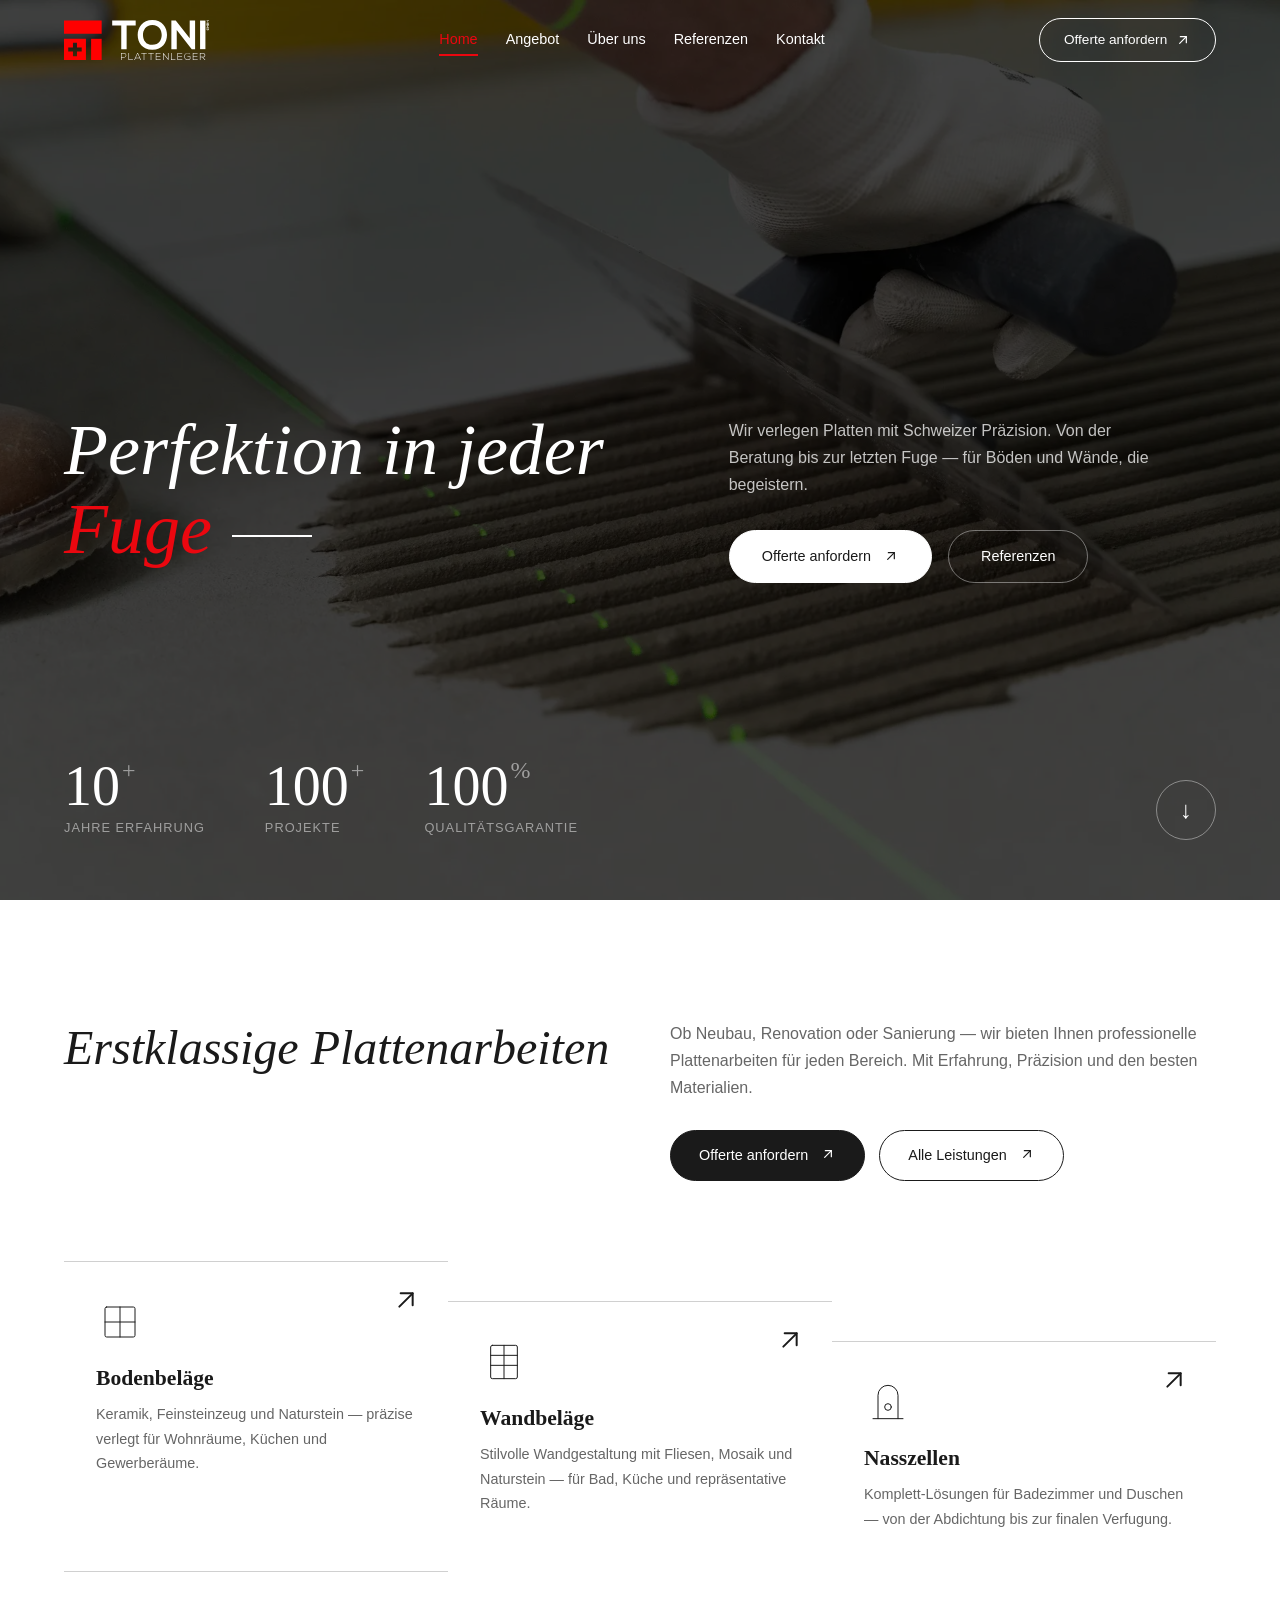
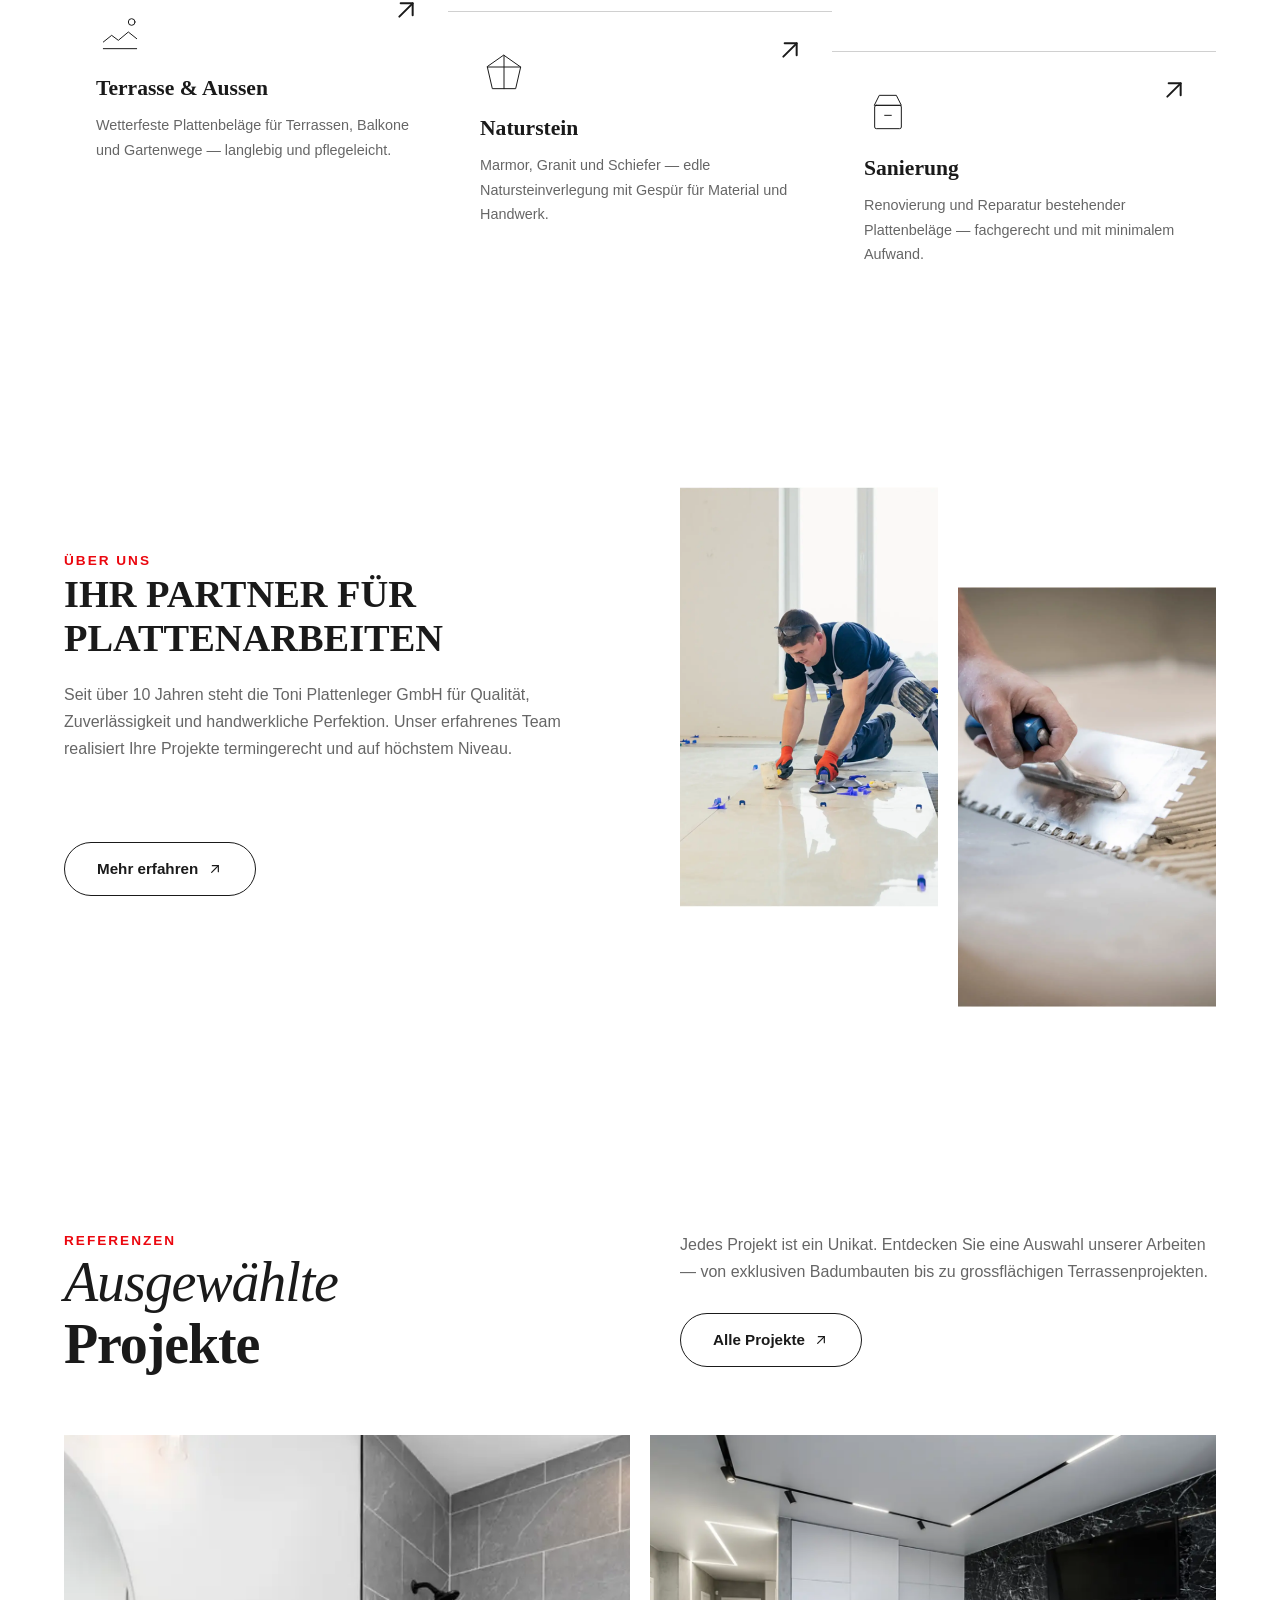
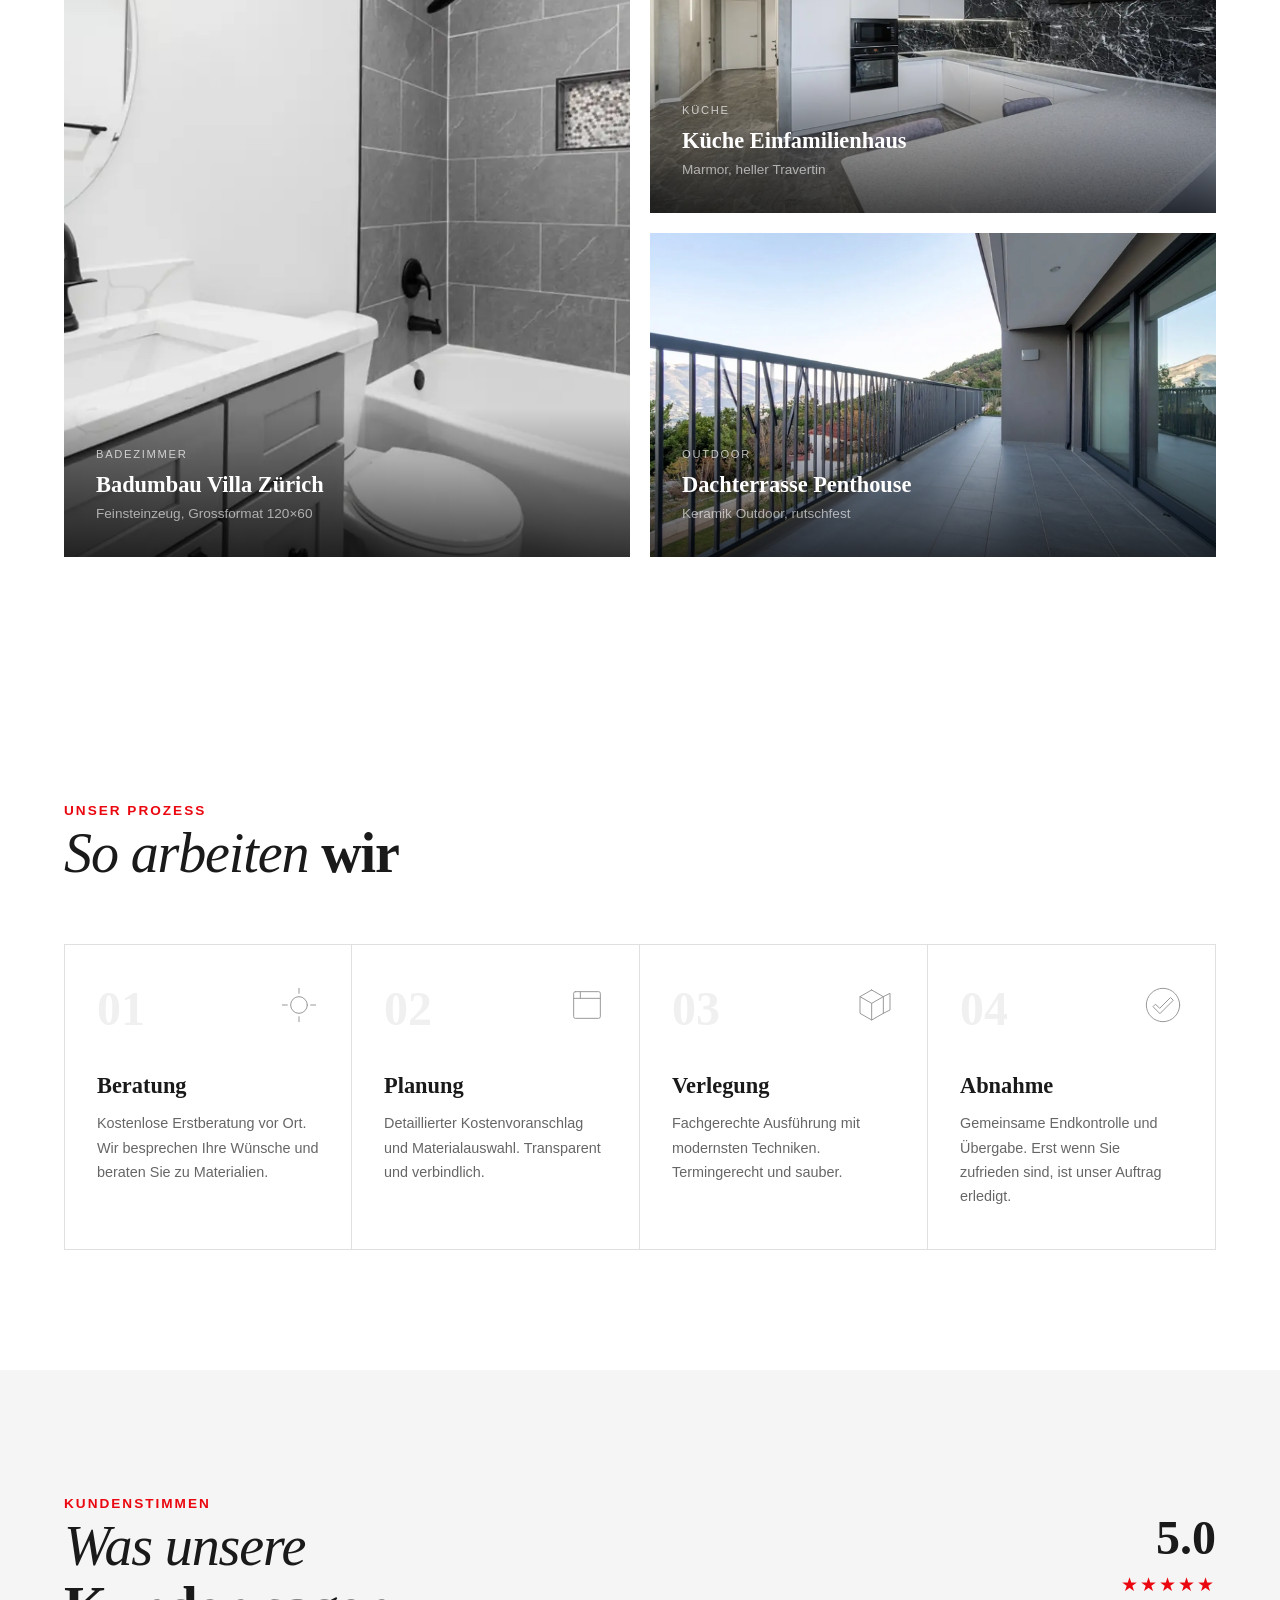
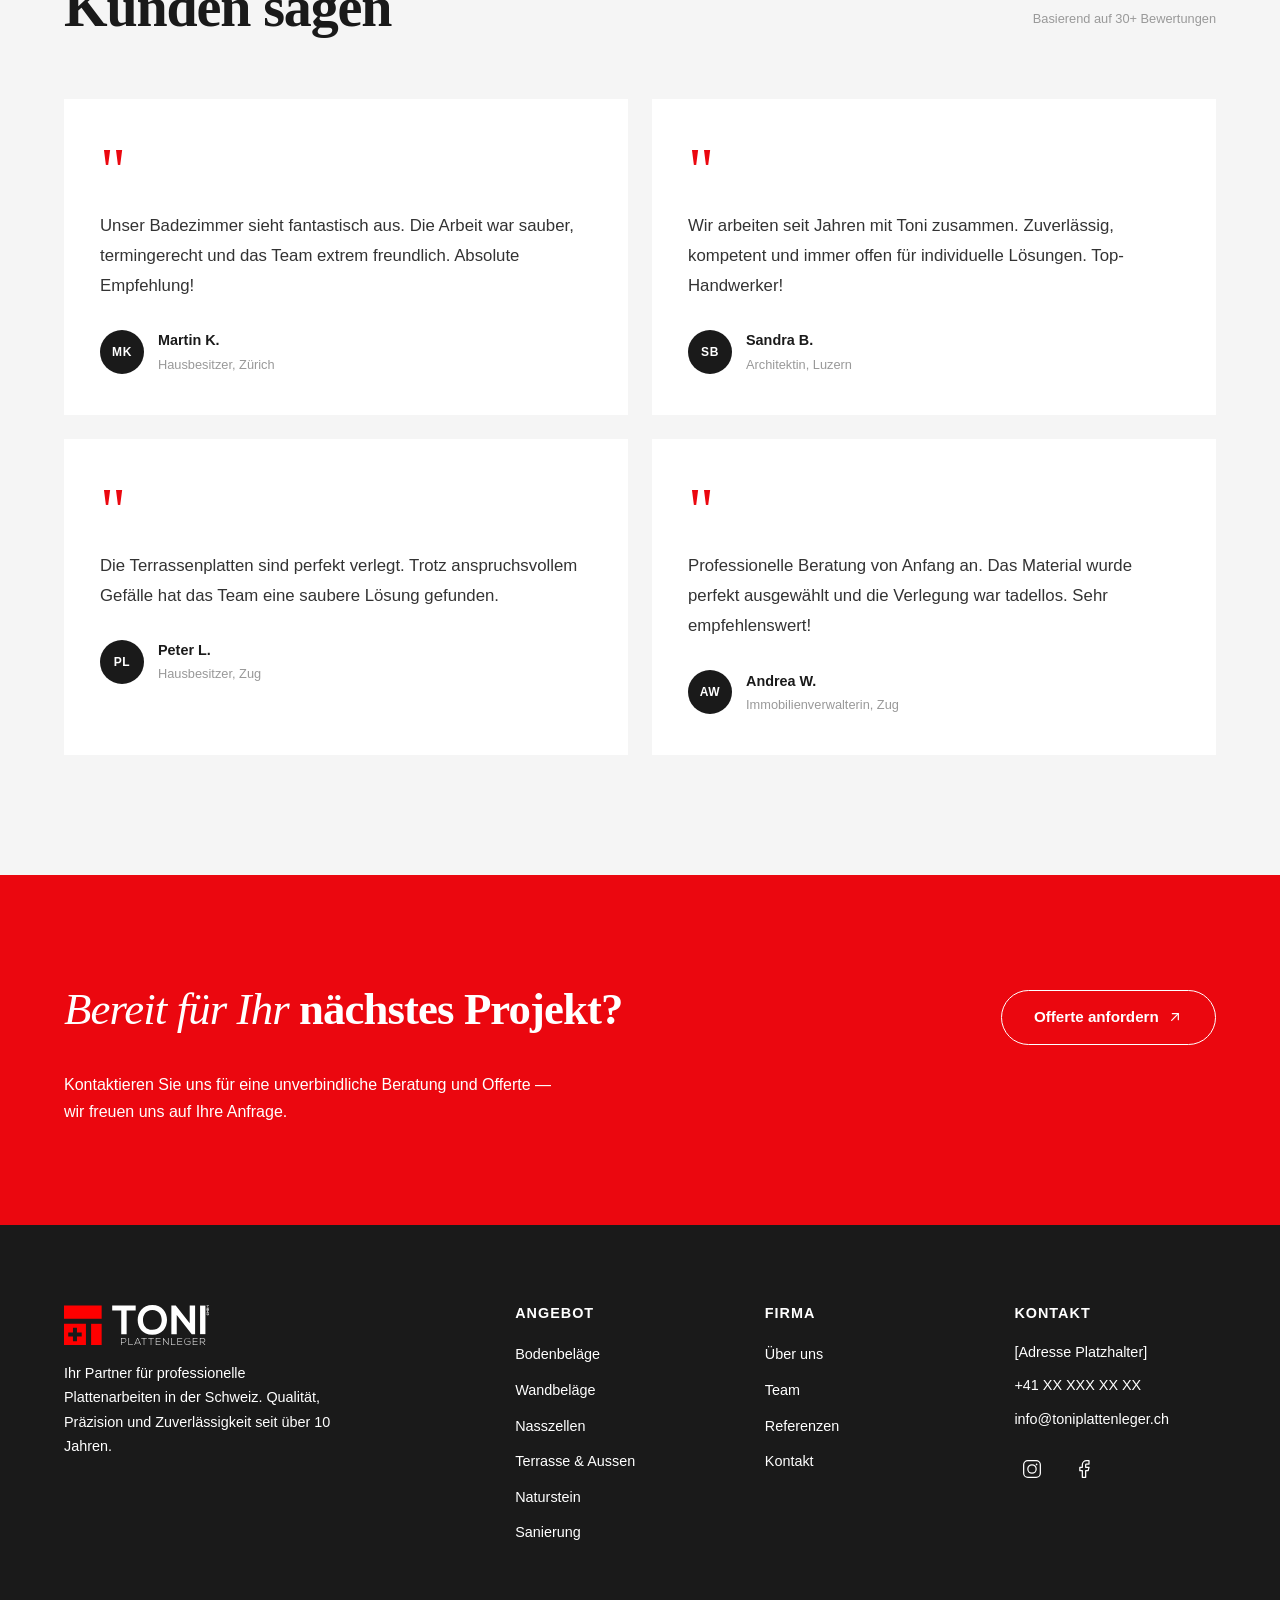
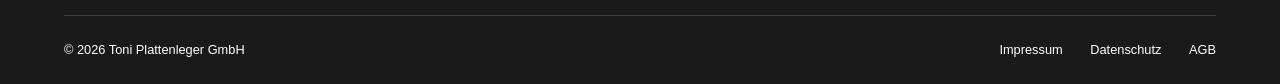
==== index.html @ 5f88e4e1 "Initial commit: Toni Plattenleger GmbH website" ====
<!DOCTYPE html>
<html lang="de">
<head>
  <meta charset="UTF-8">
  <meta name="viewport" content="width=device-width, initial-scale=1.0">
  <title>Toni Plattenleger GmbH — Perfektion in jeder Fuge</title>
  <meta name="description" content="Toni Plattenleger GmbH — Ihr Partner für professionelle Plattenarbeiten in der Schweiz. Bodenbeläge, Wandbeläge, Nasszellen und mehr. Qualität seit über 10 Jahren.">
  <meta name="robots" content="index, follow">
  <link rel="canonical" href="https://toniplattenleger.ch/">
  <link rel="icon" href="src/logo/icon.svg" type="image/svg+xml">
  <link rel="apple-touch-icon" href="src/logo/icon.svg">

  <!-- Open Graph -->
  <meta property="og:title" content="Toni Plattenleger GmbH — Perfektion in jeder Fuge">
  <meta property="og:description" content="Professionelle Plattenarbeiten in der Schweiz. Bodenbeläge, Wandbeläge, Nasszellen und mehr. Qualität seit über 10 Jahren.">
  <meta property="og:image" content="https://toniplattenleger.ch/src/img/hero-banner.webp">
  <meta property="og:url" content="https://toniplattenleger.ch/">
  <meta property="og:type" content="website">
  <meta property="og:locale" content="de_CH">
  <meta property="og:site_name" content="Toni Plattenleger GmbH">

  <link rel="stylesheet" href="css/style.css">

  <!-- Structured Data -->
  <script type="application/ld+json">
  {
    "@context": "https://schema.org",
    "@type": "LocalBusiness",
    "name": "Toni Plattenleger GmbH",
    "description": "Professionelle Plattenarbeiten in der Schweiz. Bodenbeläge, Wandbeläge, Nasszellen, Terrassen und Naturstein.",
    "url": "https://toniplattenleger.ch",
    "telephone": "+41XXXXXXXX",
    "email": "info@toniplattenleger.ch",
    "address": {
      "@type": "PostalAddress",
      "addressCountry": "CH"
    },
    "openingHours": "Mo-Fr 07:00-17:00",
    "image": "https://toniplattenleger.ch/src/img/hero-banner.webp",
    "priceRange": "$$",
    "aggregateRating": {
      "@type": "AggregateRating",
      "ratingValue": "5.0",
      "reviewCount": "30"
    }
  }
  </script>
</head>
<body>

  <!-- NAVIGATION -->
  <nav class="navbar" id="navbar">
    <div class="container">
      <a href="index.html" class="navbar-logo"><img src="src/logo/Logo-color.svg" alt="Toni Plattenleger GmbH"></a>
      <button class="menu-toggle" onclick="this.classList.toggle('active');document.querySelector('.navbar-links').classList.toggle('open')">
        <span></span><span></span><span></span>
      </button>
      <div class="navbar-links">
        <a href="index.html" class="active">Home</a>
        <a href="angebot.html">Angebot</a>
        <a href="ueber-uns.html">Über uns</a>
        <a href="referenzen.html">Referenzen</a>
        <a href="kontakt.html">Kontakt</a>
      </div>
      <div class="navbar-cta">
        <span class="navbar-phone">+41 XX XXX XX XX</span>
        <a href="kontakt.html" class="btn navbar-btn">Offerte anfordern <svg class="btn-arrow" viewBox="0 0 24 24"><line x1="7" y1="17" x2="17" y2="7"/><polyline points="8 7 17 7 17 16"/></svg></a>
      </div>
    </div>
  </nav>

  <!-- HERO -->
  <section class="hero">
    <div class="hero-bg"></div>
    <div class="container">
      <div class="hero-content-grid">
        <div class="hero-left">
          <h1>Perfektion in jeder <span style="color: var(--red);">Fuge</span></h1>
        </div>
        <div class="hero-right">
          <p>Wir verlegen Platten mit Schweizer Präzision. Von der Beratung bis zur letzten Fuge — für Böden und Wände, die begeistern.</p>
          <div class="hero-buttons">
            <a href="kontakt.html" class="btn-hero btn-hero-primary">Offerte anfordern <svg class="btn-arrow" viewBox="0 0 24 24"><line x1="7" y1="17" x2="17" y2="7"/><polyline points="8 7 17 7 17 16"/></svg></a>
            <a href="referenzen.html" class="btn-hero btn-hero-outline">Referenzen</a>
          </div>
        </div>
      </div>
    </div>
    <div class="hero-stats-bar">
      <div class="container">
        <div class="hero-stats">
          <div class="hero-stat">
            <span class="number">10<sup>+</sup></span>
            <span class="label">Jahre Erfahrung</span>
          </div>
          <div class="hero-stat">
            <span class="number">100<sup>+</sup></span>
            <span class="label">Projekte</span>
          </div>
          <div class="hero-stat">
            <span class="number">100<sup>%</sup></span>
            <span class="label">Qualitätsgarantie</span>
          </div>
        </div>
        <a href="#angebot" class="hero-scroll">&#8595;</a>
      </div>
    </div>
  </section>

  <!-- SERVICES OVERVIEW -->
  <section id="angebot" class="services-section">
    <div class="container">
      <div class="services-top">
        <div>
          <h2>Erstklassige Plattenarbeiten</h2>
        </div>
        <div class="services-top-right">
          <p>Ob Neubau, Renovation oder Sanierung — wir bieten Ihnen professionelle Plattenarbeiten für jeden Bereich. Mit Erfahrung, Präzision und den besten Materialien.</p>
          <div class="services-top-buttons">
            <a href="kontakt.html" class="btn-pill btn-pill-dark">Offerte anfordern <svg class="btn-arrow" viewBox="0 0 24 24"><line x1="7" y1="17" x2="17" y2="7"/><polyline points="8 7 17 7 17 16"/></svg></a>
            <a href="angebot.html" class="btn-pill btn-pill-outline">Alle Leistungen <svg class="btn-arrow" viewBox="0 0 24 24"><line x1="7" y1="17" x2="17" y2="7"/><polyline points="8 7 17 7 17 16"/></svg></a>
          </div>
        </div>
      </div>
      <div class="services-grid">
        <a href="angebot.html" class="service-card">
          <span class="card-arrow"><svg viewBox="0 0 24 24"><line x1="7" y1="17" x2="17" y2="7"/><polyline points="8 7 17 7 17 16"/></svg></span>
          <div class="card-icon">
            <svg viewBox="0 0 48 48"><rect x="6" y="6" width="36" height="36" rx="2"/><line x1="6" y1="24" x2="42" y2="24"/><line x1="24" y1="6" x2="24" y2="42"/></svg>
          </div>
          <h3>Bodenbeläge</h3>
          <p>Keramik, Feinsteinzeug und Naturstein — präzise verlegt für Wohnräume, Küchen und Gewerberäume.</p>
        </a>
        <a href="angebot.html" class="service-card">
          <span class="card-arrow"><svg viewBox="0 0 24 24"><line x1="7" y1="17" x2="17" y2="7"/><polyline points="8 7 17 7 17 16"/></svg></span>
          <div class="card-icon">
            <svg viewBox="0 0 48 48"><rect x="8" y="4" width="32" height="40" rx="2"/><line x1="8" y1="16" x2="40" y2="16"/><line x1="8" y1="28" x2="40" y2="28"/><line x1="24" y1="4" x2="24" y2="44"/></svg>
          </div>
          <h3>Wandbeläge</h3>
          <p>Stilvolle Wandgestaltung mit Fliesen, Mosaik und Naturstein — für Bad, Küche und repräsentative Räume.</p>
        </a>
        <a href="angebot.html" class="service-card">
          <span class="card-arrow"><svg viewBox="0 0 24 24"><line x1="7" y1="17" x2="17" y2="7"/><polyline points="8 7 17 7 17 16"/></svg></span>
          <div class="card-icon">
            <svg viewBox="0 0 48 48"><path d="M12 44V16a12 12 0 0 1 24 0v28"/><line x1="6" y1="44" x2="42" y2="44"/><circle cx="24" cy="30" r="4"/></svg>
          </div>
          <h3>Nasszellen</h3>
          <p>Komplett-Lösungen für Badezimmer und Duschen — von der Abdichtung bis zur finalen Verfugung.</p>
        </a>
        <a href="angebot.html" class="service-card">
          <span class="card-arrow"><svg viewBox="0 0 24 24"><line x1="7" y1="17" x2="17" y2="7"/><polyline points="8 7 17 7 17 16"/></svg></span>
          <div class="card-icon">
            <svg viewBox="0 0 48 48"><path d="M4 36l10-8 8 6 12-10 10 8"/><line x1="4" y1="44" x2="44" y2="44"/><circle cx="38" cy="12" r="4"/></svg>
          </div>
          <h3>Terrasse & Aussen</h3>
          <p>Wetterfeste Plattenbeläge für Terrassen, Balkone und Gartenwege — langlebig und pflegeleicht.</p>
        </a>
        <a href="angebot.html" class="service-card">
          <span class="card-arrow"><svg viewBox="0 0 24 24"><line x1="7" y1="17" x2="17" y2="7"/><polyline points="8 7 17 7 17 16"/></svg></span>
          <div class="card-icon">
            <svg viewBox="0 0 48 48"><polygon points="24,4 44,18 38,44 10,44 4,18"/><line x1="24" y1="4" x2="24" y2="44"/><line x1="4" y1="18" x2="44" y2="18"/></svg>
          </div>
          <h3>Naturstein</h3>
          <p>Marmor, Granit und Schiefer — edle Natursteinverlegung mit Gespür für Material und Handwerk.</p>
        </a>
        <a href="angebot.html" class="service-card">
          <span class="card-arrow"><svg viewBox="0 0 24 24"><line x1="7" y1="17" x2="17" y2="7"/><polyline points="8 7 17 7 17 16"/></svg></span>
          <div class="card-icon">
            <svg viewBox="0 0 48 48"><path d="M14 4h20l6 12H8z"/><rect x="8" y="16" width="32" height="28" rx="2"/><line x1="20" y1="28" x2="28" y2="28"/></svg>
          </div>
          <h3>Sanierung</h3>
          <p>Renovierung und Reparatur bestehender Plattenbeläge — fachgerecht und mit minimalem Aufwand.</p>
        </a>
      </div>
    </div>
  </section>

  <!-- ABOUT PREVIEW -->
  <section class="section about-preview">
    <div class="container">
      <div class="about-preview-text">
        <span class="section-label">Über uns</span>
        <h2>IHR PARTNER FÜR PLATTENARBEITEN</h2>
        <p>Seit über 10 Jahren steht die Toni Plattenleger GmbH für Qualität, Zuverlässigkeit und handwerkliche Perfektion. Unser erfahrenes Team realisiert Ihre Projekte termingerecht und auf höchstem Niveau.</p>
        <a href="ueber-uns.html" class="btn btn-outline">Mehr erfahren <svg class="btn-arrow" viewBox="0 0 24 24"><line x1="7" y1="17" x2="17" y2="7"/><polyline points="8 7 17 7 17 16"/></svg></a>
      </div>
      <div class="about-images">
        <div class="img-frame"><img src="src/img/Über-home.webp" alt="Team bei der Arbeit" loading="lazy"></div>
        <div class="img-frame"><img src="src/img/Über-home2.webp" alt="Detail Verfugung" loading="lazy"></div>
      </div>
    </div>
  </section>

  <!-- PROJECTS PREVIEW -->
  <section class="section projects-section">
    <div class="container">
      <div class="projects-top">
        <div>
          <span class="section-label">Referenzen</span>
          <h2 class="projects-title"><em>Ausgewählte</em><br>Projekte</h2>
        </div>
        <div class="projects-top-right">
          <p>Jedes Projekt ist ein Unikat. Entdecken Sie eine Auswahl unserer Arbeiten — von exklusiven Badumbauten bis zu grossflächigen Terrassenprojekten.</p>
          <a href="referenzen.html" class="btn btn-outline">Alle Projekte <svg class="btn-arrow" viewBox="0 0 24 24"><line x1="7" y1="17" x2="17" y2="7"/><polyline points="8 7 17 7 17 16"/></svg></a>
        </div>
      </div>
      <div class="projects-grid">
        <a href="projekt-badumbau.html" class="project-item project-item-large">
          <div class="project-img">
            <img src="src/projects/projetc-Badumbau Villa Zürich   copy.webp" alt="Badumbau Villa Zürich" loading="lazy">
          </div>
          <div class="project-overlay">
            <span class="project-tag">Badezimmer</span>
            <h3>Badumbau Villa Zürich</h3>
            <p>Feinsteinzeug, Grossformat 120×60</p>
          </div>
        </a>
        <div class="projects-stack">
          <a href="projekt-kueche.html" class="project-item">
            <div class="project-img">
              <img src="src/projects/project-Küche Einfamilienhaus   copy.webp" alt="Küche Einfamilienhaus" loading="lazy">
            </div>
            <div class="project-overlay">
              <span class="project-tag">Küche</span>
              <h3>Küche Einfamilienhaus</h3>
              <p>Marmor, heller Travertin</p>
            </div>
          </a>
          <a href="projekt-dachterrasse.html" class="project-item">
            <div class="project-img">
              <img src="src/projects/project-Dachterrasse Penthouse   copy.webp" alt="Dachterrasse Penthouse" loading="lazy">
            </div>
            <div class="project-overlay">
              <span class="project-tag">Outdoor</span>
              <h3>Dachterrasse Penthouse</h3>
              <p>Keramik Outdoor, rutschfest</p>
            </div>
          </a>
        </div>
      </div>
    </div>
  </section>

  <!-- PROCESS -->
  <section class="process-section">
    <div class="container">
      <div class="process-header">
        <span class="section-label">Unser Prozess</span>
        <h2 class="process-title"><em>So arbeiten</em> wir</h2>
      </div>
      <div class="process-boxes">
        <div class="process-box">
          <div class="process-box-top">
            <span class="process-box-num">01</span>
            <svg class="process-box-icon" viewBox="0 0 48 48" fill="none" stroke="currentColor" stroke-width="1.2" stroke-linecap="round" stroke-linejoin="round">
              <circle cx="24" cy="24" r="10"/><line x1="24" y1="4" x2="24" y2="10"/><line x1="24" y1="38" x2="24" y2="44"/><line x1="4" y1="24" x2="10" y2="24"/><line x1="38" y1="24" x2="44" y2="24"/>
            </svg>
          </div>
          <h3>Beratung</h3>
          <p>Kostenlose Erstberatung vor Ort. Wir besprechen Ihre Wünsche und beraten Sie zu Materialien.</p>
        </div>
        <div class="process-box">
          <div class="process-box-top">
            <span class="process-box-num">02</span>
            <svg class="process-box-icon" viewBox="0 0 48 48" fill="none" stroke="currentColor" stroke-width="1.2" stroke-linecap="round" stroke-linejoin="round">
              <rect x="8" y="8" width="32" height="32" rx="2"/><line x1="8" y1="16" x2="40" y2="16"/><line x1="16" y1="8" x2="16" y2="16"/>
            </svg>
          </div>
          <h3>Planung</h3>
          <p>Detaillierter Kostenvoranschlag und Materialauswahl. Transparent und verbindlich.</p>
        </div>
        <div class="process-box">
          <div class="process-box-top">
            <span class="process-box-num">03</span>
            <svg class="process-box-icon" viewBox="0 0 48 48" fill="none" stroke="currentColor" stroke-width="1.2" stroke-linecap="round" stroke-linejoin="round">
              <path d="M20 6L6 14v20l14 8 14-8V14L20 6z"/><polyline points="6 14 20 22 34 14"/><line x1="20" y1="22" x2="20" y2="42"/><path d="M34 14l8-4v20l-8 4"/>
            </svg>
          </div>
          <h3>Verlegung</h3>
          <p>Fachgerechte Ausführung mit modernsten Techniken. Termingerecht und sauber.</p>
        </div>
        <div class="process-box">
          <div class="process-box-top">
            <span class="process-box-num">04</span>
            <svg class="process-box-icon" viewBox="0 0 48 48" fill="none" stroke="currentColor" stroke-width="1.2" stroke-linecap="round" stroke-linejoin="round">
              <path d="M20 34l-8-8 3-3 5 5 13-13 3 3z"/><circle cx="24" cy="24" r="20"/>
            </svg>
          </div>
          <h3>Abnahme</h3>
          <p>Gemeinsame Endkontrolle und Übergabe. Erst wenn Sie zufrieden sind, ist unser Auftrag erledigt.</p>
        </div>
      </div>
      <div class="process-connector">
        <span></span><span></span><span></span>
      </div>
    </div>
  </section>

  <!-- TESTIMONIALS -->
  <section class="section testimonials-section">
    <div class="container">
      <div class="testimonials-top">
        <div>
          <span class="section-label">Kundenstimmen</span>
          <h2 class="testimonials-title"><em>Was unsere</em><br>Kunden sagen</h2>
        </div>
        <div class="testimonials-top-right">
          <div class="testimonials-rating">
            <span class="rating-score">5.0</span>
            <div class="rating-stars">&#9733;&#9733;&#9733;&#9733;&#9733;</div>
            <span class="rating-count">Basierend auf 30+ Bewertungen</span>
          </div>
        </div>
      </div>
      <div class="testimonials-grid">
        <div class="testimonial-card">
          <div class="testimonial-quote">"</div>
          <blockquote>Unser Badezimmer sieht fantastisch aus. Die Arbeit war sauber, termingerecht und das Team extrem freundlich. Absolute Empfehlung!</blockquote>
          <div class="testimonial-footer">
            <div class="testimonial-avatar">MK</div>
            <div>
              <div class="testimonial-author">Martin K.</div>
              <div class="testimonial-role">Hausbesitzer, Zürich</div>
            </div>
          </div>
        </div>
        <div class="testimonial-card">
          <div class="testimonial-quote">"</div>
          <blockquote>Wir arbeiten seit Jahren mit Toni zusammen. Zuverlässig, kompetent und immer offen für individuelle Lösungen. Top-Handwerker!</blockquote>
          <div class="testimonial-footer">
            <div class="testimonial-avatar">SB</div>
            <div>
              <div class="testimonial-author">Sandra B.</div>
              <div class="testimonial-role">Architektin, Luzern</div>
            </div>
          </div>
        </div>
        <div class="testimonial-card">
          <div class="testimonial-quote">"</div>
          <blockquote>Die Terrassenplatten sind perfekt verlegt. Trotz anspruchsvollem Gefälle hat das Team eine saubere Lösung gefunden.</blockquote>
          <div class="testimonial-footer">
            <div class="testimonial-avatar">PL</div>
            <div>
              <div class="testimonial-author">Peter L.</div>
              <div class="testimonial-role">Hausbesitzer, Zug</div>
            </div>
          </div>
        </div>
        <div class="testimonial-card">
          <div class="testimonial-quote">"</div>
          <blockquote>Professionelle Beratung von Anfang an. Das Material wurde perfekt ausgewählt und die Verlegung war tadellos. Sehr empfehlenswert!</blockquote>
          <div class="testimonial-footer">
            <div class="testimonial-avatar">AW</div>
            <div>
              <div class="testimonial-author">Andrea W.</div>
              <div class="testimonial-role">Immobilienverwalterin, Zug</div>
            </div>
          </div>
        </div>
      </div>
    </div>
  </section>

  <!-- CTA BANNER -->
  <section class="cta-banner">
    <div class="container">
      <div class="cta-top">
        <h2><em>Bereit für Ihr</em> nächstes Projekt?</h2>
        <a href="kontakt.html" class="btn btn-outline cta-btn-dark">Offerte anfordern <svg class="btn-arrow" viewBox="0 0 24 24"><line x1="7" y1="17" x2="17" y2="7"/><polyline points="8 7 17 7 17 16"/></svg></a>
      </div>
      <p class="cta-desc">Kontaktieren Sie uns für eine unverbindliche Beratung und Offerte — wir freuen uns auf Ihre Anfrage.</p>
    </div>
  </section>

  <!-- FOOTER -->
  <footer class="footer">
    <div class="container">
      <div class="footer-grid">
        <div class="footer-brand">
          <a href="index.html" class="navbar-logo"><img src="src/logo/Logo-color.svg" alt="Toni Plattenleger GmbH"></a>
          <p>Ihr Partner für professionelle Plattenarbeiten in der Schweiz. Qualität, Präzision und Zuverlässigkeit seit über 10 Jahren.</p>
        </div>
        <div>
          <h4>Angebot</h4>
          <ul class="footer-links">
            <li><a href="angebot.html">Bodenbeläge</a></li>
            <li><a href="angebot.html">Wandbeläge</a></li>
            <li><a href="angebot.html">Nasszellen</a></li>
            <li><a href="angebot.html">Terrasse & Aussen</a></li>
            <li><a href="angebot.html">Naturstein</a></li>
            <li><a href="angebot.html">Sanierung</a></li>
          </ul>
        </div>
        <div>
          <h4>Firma</h4>
          <ul class="footer-links">
            <li><a href="ueber-uns.html">Über uns</a></li>
            <li><a href="ueber-uns.html">Team</a></li>
            <li><a href="referenzen.html">Referenzen</a></li>
            <li><a href="kontakt.html">Kontakt</a></li>
          </ul>
        </div>
        <div>
          <h4>Kontakt</h4>
          <ul class="footer-contact">
            <li>[Adresse Platzhalter]</li>
            <li>+41 XX XXX XX XX</li>
            <li>info@toniplattenleger.ch</li>
          </ul>
          <div class="footer-social">
            <a href="#" aria-label="Instagram"><svg viewBox="0 0 24 24" fill="none" stroke="currentColor" stroke-width="1.5" stroke-linecap="round" stroke-linejoin="round"><rect x="2" y="2" width="20" height="20" rx="5"/><circle cx="12" cy="12" r="5"/><circle cx="17.5" cy="6.5" r="1" fill="currentColor" stroke="none"/></svg></a>
            <a href="#" aria-label="Facebook"><svg viewBox="0 0 24 24" fill="none" stroke="currentColor" stroke-width="1.5" stroke-linecap="round" stroke-linejoin="round"><path d="M18 2h-3a5 5 0 0 0-5 5v3H7v4h3v8h4v-8h3l1-4h-4V7a1 1 0 0 1 1-1h3z"/></svg></a>
          </div>
        </div>
      </div>
      <div class="footer-bottom">
        <span>&copy; 2026 Toni Plattenleger GmbH</span>
        <div>
          <a href="#">Impressum</a>
          <a href="#">Datenschutz</a>
          <a href="#">AGB</a>
        </div>
      </div>
    </div>
  </footer>

  <script>
    window.addEventListener('scroll', function() {
      var navbar = document.getElementById('navbar');
      if (window.scrollY > 80) {
        navbar.classList.add('scrolled');
      } else {
        navbar.classList.remove('scrolled');
      }
    });
  </script>

</body>
</html>
---- css/style.css ----
/* ===== RESET & BASE ===== */
*, *::before, *::after {
  margin: 0;
  padding: 0;
  box-sizing: border-box;
}

:root {
  --red: #EB070F;
  --red-dark: #C5060D;
  --black: #1A1A1A;
  --dark: #222222;
  --grey-dark: #333333;
  --grey: #666666;
  --grey-light: #999999;
  --grey-bg: #F5F5F5;
  --white: #FFFFFF;
  --font-heading: 'Times New Roman', Times, serif;
  --font-body: Arial, Helvetica, sans-serif;
}

html {
  scroll-behavior: smooth;
}

body {
  font-family: var(--font-body);
  color: var(--black);
  line-height: 1.6;
  background: var(--white);
  overflow-x: hidden;
}

a {
  text-decoration: none;
  color: inherit;
}

a:link, a:visited {
  text-decoration: none;
}

img {
  max-width: 100%;
  height: auto;
  display: block;
}

ul, ol {
  list-style: none;
  padding-left: 0;
  margin: 0;
}

.container {
  max-width: 1200px;
  margin: 0 auto;
  padding: 0 24px;
}

/* ===== TYPOGRAPHY ===== */
h1, h2, h3, h4 {
  font-family: var(--font-heading);
  font-weight: 700;
  line-height: 1.15;
  color: var(--black);
}

h1 { font-size: 3.2rem; }
h2 { font-size: 2.4rem; }
h3 { font-size: 1.5rem; }
h4 { font-size: 1.15rem; }

p {
  font-size: 1rem;
  color: var(--grey);
  line-height: 1.7;
}

.section-label {
  font-family: var(--font-body);
  font-size: 0.85rem;
  font-weight: 600;
  text-transform: uppercase;
  letter-spacing: 2px;
  color: var(--red);
  margin-bottom: 8px;
}

/* ===== BUTTONS ===== */
.btn-arrow {
  width: 16px;
  height: 16px;
  stroke: currentColor;
  fill: none;
  stroke-width: 1.8;
  stroke-linecap: round;
  stroke-linejoin: round;
  vertical-align: middle;
  margin-left: 4px;
  margin-top: -2px;
  display: inline-block;
}

.btn {
  display: inline-block;
  padding: 14px 32px;
  font-family: var(--font-body);
  font-size: 0.95rem;
  font-weight: 600;
  border-radius: 50px;
  cursor: pointer;
  transition: all 0.3s ease;
  border: 2px solid transparent;
}

.btn-primary {
  background: var(--red);
  color: var(--white);
  border-color: var(--red);
}

.btn-primary:hover {
  background: var(--red-dark);
  border-color: var(--red-dark);
}

.btn-outline {
  background: transparent;
  color: var(--black);
  border: 1px solid var(--black);
}

.btn-outline:hover {
  background: var(--red);
  color: var(--white);
  border-color: var(--red);
}

.btn-white {
  background: var(--white);
  color: var(--red);
  border-color: var(--white);
}

.btn-white:hover {
  background: transparent;
  color: var(--white);
  border-color: var(--white);
}

@media (max-width: 768px) {
  .btn {
    padding: 10px 22px;
    font-size: 0.82rem;
  }
  .btn-pill {
    padding: 8px 18px;
    font-size: 0.78rem;
  }
}

/* ===== NAVIGATION ===== */
.navbar {
  position: fixed;
  top: 0;
  left: 0;
  right: 0;
  z-index: 1000;
  background: transparent;
  padding: 0 40px;
  transition: background 0.3s ease, box-shadow 0.3s ease;
}

.navbar.scrolled {
  background: var(--black);
  box-shadow: 0 2px 20px rgba(0,0,0,0.3);
}

.navbar .container {
  display: flex;
  align-items: center;
  justify-content: space-between;
  height: 80px;
}

.navbar-logo {
  flex-shrink: 0;
  display: flex;
  align-items: center;
}

.navbar-logo img {
  height: 40px;
  width: auto;
}

.navbar-links {
  display: flex;
  gap: 28px;
  align-items: center;
  margin-left: 40px;
}

.navbar-links a,
.navbar-links a:link,
.navbar-links a:visited {
  font-family: var(--font-body);
  font-size: 0.9rem;
  font-weight: 400;
  color: var(--white);
  transition: color 0.3s;
  position: relative;
  text-decoration: none;
}

.navbar-links a:hover,
.navbar-links a.active {
  color: var(--red);
}

.navbar-links a.active::after {
  content: '';
  position: absolute;
  bottom: -4px;
  left: 0;
  right: 0;
  height: 2px;
  background: var(--red);
}

.navbar-cta {
  display: flex;
  align-items: center;
  gap: 20px;
  flex-shrink: 0;
  margin-left: 24px;
}

.navbar-phone {
  font-size: 0.85rem;
  font-weight: 500;
  color: var(--white);
  white-space: nowrap;
}

@media (max-width: 1320px) {
  .navbar-phone { display: none; }
}

.navbar-btn {
  padding: 10px 24px;
  font-size: 0.85rem;
  font-weight: 500;
  border-radius: 50px;
  background: transparent;
  color: var(--white);
  border: 1px solid var(--white);
}

.navbar-btn:hover {
  background: var(--red);
  color: var(--white);
  border-color: var(--red);
}

/* Inner page navbar override */
.navbar-inner {
  background: var(--black);
  box-shadow: none;
}

.navbar-inner .navbar-logo {
  color: var(--white);
}

.navbar-inner .navbar-links a,
.navbar-inner .navbar-links a:link,
.navbar-inner .navbar-links a:visited {
  color: var(--white);
}

.navbar-inner .navbar-links a:hover,
.navbar-inner .navbar-links a.active {
  color: var(--red);
}

.navbar-inner .navbar-links a.active::after {
  background: var(--red);
}

.navbar-inner .navbar-phone {
  color: var(--white);
}

.navbar-inner .navbar-btn {
  background: transparent;
  color: var(--white);
  border: 1px solid var(--white);
}

.navbar-inner .navbar-btn:hover {
  background: var(--red);
  color: var(--white);
  border-color: var(--red);
}

/* Mobile menu */
.menu-toggle {
  display: none;
  flex-direction: column;
  gap: 5px;
  cursor: pointer;
  background: none;
  border: none;
  padding: 4px;
}

.menu-toggle span {
  width: 24px;
  height: 2px;
  background: var(--white);
  transition: 0.3s;
}

.navbar-inner .menu-toggle span {
  background: var(--white);
}

@media (max-width: 768px) {
  .navbar { padding: 0 16px; }
  .navbar .container { height: 64px; }
  .navbar-logo img { height: 36px; }
  .menu-toggle { display: flex; z-index: 1002; }

  .navbar-links {
    display: flex;
    position: fixed;
    top: 0;
    left: 0;
    width: 100%;
    height: 100%;
    background: var(--black);
    background: linear-gradient(to bottom, var(--black) 60%, #2a0506 100%);
    flex-direction: column;
    justify-content: center;
    align-items: flex-start;
    gap: 4px;
    padding: 80px 40px 60px;
    z-index: 1001;
    margin: 0;
    opacity: 0;
    pointer-events: none;
    transition: opacity 0.4s ease;
  }

  .navbar-links a,
  .navbar-links a:link,
  .navbar-links a:visited {
    color: var(--white) !important;
    font-family: var(--font-heading);
    font-size: 1.6rem;
    font-weight: 400;
    padding: 14px 0;
    opacity: 0;
    transform: translateY(20px);
    transition: opacity 0.4s ease, transform 0.4s ease, color 0.3s ease;
    display: block;
    width: 100%;
    border-bottom: 1px solid rgba(255,255,255,0.08);
  }

  .navbar-links a:hover,
  .navbar-links a.active {
    color: var(--red) !important;
  }

  .navbar-links a.active::after {
    display: none;
  }

  .navbar-links.open {
    opacity: 1;
    pointer-events: all;
  }

  .navbar-links.open a {
    opacity: 1;
    transform: translateY(0);
  }

  .navbar-links.open a:nth-child(1) { transition-delay: 0.1s; }
  .navbar-links.open a:nth-child(2) { transition-delay: 0.15s; }
  .navbar-links.open a:nth-child(3) { transition-delay: 0.2s; }
  .navbar-links.open a:nth-child(4) { transition-delay: 0.25s; }
  .navbar-links.open a:nth-child(5) { transition-delay: 0.3s; }

  .navbar-inner .navbar-links {
    background: linear-gradient(to bottom, var(--black) 60%, #2a0506 100%);
  }

  .navbar-cta {
    display: none;
  }

  /* Hamburger to X animation */
  .menu-toggle.active span:nth-child(1) {
    transform: rotate(45deg) translate(5px, 5px);
    background: var(--white);
  }
  .menu-toggle.active span:nth-child(2) {
    opacity: 0;
  }
  .menu-toggle.active span:nth-child(3) {
    transform: rotate(-45deg) translate(5px, -5px);
    background: var(--white);
  }
}

/* ===== HERO SECTION ===== */
.hero {
  position: relative;
  min-height: 100vh;
  display: flex;
  align-items: center;
  background: var(--black);
  overflow: hidden;
}

.hero-bg {
  position: absolute;
  inset: 0;
  background: url('../src/img/hero-banner.webp') center center / cover no-repeat;
  z-index: 0;
}

.hero-bg::after {
  content: '';
  position: absolute;
  inset: 0;
  background: rgba(0,0,0,0.72);
  z-index: 1;
}

.hero .container {
  position: relative;
  z-index: 2;
  width: 100%;
}

.hero-content-grid {
  display: grid;
  grid-template-columns: 1.2fr 1fr;
  gap: 80px;
  align-items: center;
  padding-top: 80px;
}

.hero h1 {
  font-family: var(--font-heading);
  font-size: 4.5rem;
  font-weight: 400;
  font-style: italic;
  color: var(--white);
  line-height: 1.1;
  margin-bottom: 0;
}

.hero h1::after {
  content: '';
  display: inline-block;
  width: 80px;
  height: 2px;
  background: var(--white);
  vertical-align: middle;
  margin-left: 20px;
}

.hero-right {
  padding-top: 20px;
}

.hero-right p {
  font-size: 1rem;
  color: rgba(255,255,255,0.75);
  line-height: 1.7;
  margin-bottom: 32px;
  max-width: 420px;
}

.hero-buttons {
  display: flex;
  gap: 16px;
}

.hero-buttons .btn-hero {
  display: inline-flex;
  align-items: center;
  gap: 8px;
  padding: 14px 32px;
  font-family: var(--font-body);
  font-size: 0.9rem;
  font-weight: 500;
  border-radius: 50px;
  cursor: pointer;
  transition: all 0.3s ease;
  text-decoration: none;
}

.btn-hero-primary {
  background: var(--white);
  color: var(--black);
  border: 1px solid var(--white);
}

.btn-hero-primary:hover {
  background: var(--red);
  color: var(--white);
  border-color: var(--red);
}

.btn-hero-outline {
  background: transparent;
  color: var(--white);
  border: 1px solid rgba(255,255,255,0.4);
}

.btn-hero-outline:hover {
  background: rgba(255,255,255,0.1);
  border-color: var(--white);
}

/* Hero stats bar */
.hero-stats-bar {
  position: absolute;
  bottom: 60px;
  left: 0;
  right: 0;
  z-index: 2;
  padding: 0 40px;
}

.hero-stats-bar .container {
  display: flex;
  justify-content: space-between;
  align-items: flex-end;
}

.hero-stats {
  display: flex;
  gap: 60px;
}

.hero-stat {
  text-align: left;
}

.hero-stat .number {
  font-family: var(--font-heading);
  font-size: 3.5rem;
  font-weight: 400;
  color: var(--white);
  display: block;
  line-height: 1;
}

.hero-stat .number sup {
  font-size: 1.5rem;
  color: rgba(255,255,255,0.5);
  vertical-align: top;
  margin-left: 2px;
}

.hero-stat .label {
  font-size: 0.8rem;
  color: rgba(255,255,255,0.5);
  text-transform: uppercase;
  letter-spacing: 1px;
  margin-top: 4px;
}

.hero-scroll {
  width: 60px;
  height: 60px;
  border-radius: 50%;
  border: 1px solid rgba(255,255,255,0.4);
  display: flex;
  align-items: center;
  justify-content: center;
  color: var(--white);
  font-size: 1.5rem;
  transition: all 0.3s ease;
  cursor: pointer;
  background: transparent;
  text-decoration: none;
}

.hero-scroll:hover {
  border-color: var(--white);
  background: rgba(255,255,255,0.1);
}

@media (max-width: 768px) {
  .hero {
    min-height: 100vh;
    min-height: 100dvh;
    padding: 0;
    display: flex;
    flex-direction: column;
    justify-content: center;
  }
  .hero-content-grid {
    grid-template-columns: 1fr;
    gap: 20px;
    padding-top: 80px;
  }
  .hero h1 {
    font-size: 2.8rem;
  }
  .hero h1::after { display: none; }
  .hero-right p {
    font-size: 0.9rem;
    margin-bottom: 24px;
  }
  .hero-buttons {
    flex-direction: row;
    gap: 12px;
  }
  .hero-buttons .btn-hero {
    padding: 12px 24px;
    font-size: 0.85rem;
  }
  .hero-stats-bar {
    position: absolute;
    bottom: 24px;
    padding: 0;
  }
  .hero-stats-bar .container {
    flex-direction: row;
    align-items: flex-end;
  }
  .hero-stats {
    display: flex;
    gap: 24px;
  }
  .hero-stat .number { font-size: 1.6rem; }
  .hero-stat .label { font-size: 0.55rem; letter-spacing: 0.5px; }
  .hero-scroll { display: none; }
}

/* ===== SECTIONS ===== */
.section {
  padding: 100px 0;
}

.section-grey {
  background: var(--grey-bg);
}

.section-dark {
  background: var(--black);
}

.section-dark h2,
.section-dark p,
.section-dark .section-label {
  color: var(--white);
}

.section-dark p {
  color: rgba(255,255,255,0.7);
}

.section-header {
  margin-bottom: 60px;
}

.section-header h2 {
  margin-bottom: 16px;
}

.section-header p {
  font-size: 1.05rem;
  max-width: 600px;
}

.section-header.center {
  text-align: center;
}

.section-header.center p {
  margin: 0 auto;
}

/* ===== SERVICES SECTION ===== */
.services-section {
  background: var(--white);
  padding: 120px 0;
}

/* Services header: title left, text+buttons right */
.services-top {
  display: grid;
  grid-template-columns: 1fr 1fr;
  gap: 60px;
  align-items: start;
  margin-bottom: 80px;
}

.services-top h2 {
  font-family: var(--font-heading);
  font-size: 3rem;
  font-weight: 400;
  font-style: italic;
  line-height: 1.15;
  color: var(--black);
}

.services-top-right p {
  font-size: 1rem;
  color: var(--grey);
  line-height: 1.7;
  margin-bottom: 28px;
}

.services-top-buttons {
  display: flex;
  gap: 14px;
}

.services-top-buttons .btn-pill {
  display: inline-flex;
  align-items: center;
  gap: 8px;
  padding: 13px 28px;
  font-family: var(--font-body);
  font-size: 0.9rem;
  font-weight: 500;
  border-radius: 50px;
  transition: all 0.3s ease;
  text-decoration: none;
}

.btn-pill-dark {
  background: var(--black);
  color: var(--white);
  border: 1px solid var(--black);
}

.btn-pill-dark:hover {
  background: var(--red);
  border-color: var(--red);
}

.btn-pill-outline {
  background: transparent;
  color: var(--black);
  border: 1px solid var(--black);
}

.btn-pill-outline:hover {
  background: var(--red);
  color: var(--white);
  border-color: var(--red);
}

/* Services grid: staggered 3-col */
.services-grid {
  display: grid;
  grid-template-columns: repeat(3, 1fr);
  gap: 0;
}

.service-card {
  display: block;
  border: none;
  border-top: 1px solid #D0D0D0;
  padding: 36px 32px 40px;
  position: relative;
  text-decoration: none;
  color: inherit;
  background: transparent;
  border-radius: 0;
}

.service-card::before {
  content: '';
  position: absolute;
  top: -1px;
  left: 0;
  width: 0;
  height: 1px;
  background: var(--black);
  transition: width 0.5s ease;
}

.service-card:hover::before {
  width: 100%;
}

.service-card:nth-child(2),
.service-card:nth-child(5) {
  margin-top: 40px;
}

.service-card:nth-child(3),
.service-card:nth-child(6) {
  margin-top: 80px;
}


/* Arrow in top-right */
.service-card .card-arrow {
  position: absolute;
  top: 20px;
  right: 24px;
  width: 36px;
  height: 36px;
  display: flex;
  align-items: center;
  justify-content: center;
  font-size: 0;
  transition: all 0.3s ease;
}

.service-card .card-arrow svg {
  width: 32px;
  height: 32px;
  stroke: var(--black);
  fill: none;
  stroke-width: 1.5;
  stroke-linecap: round;
  stroke-linejoin: round;
  transition: all 0.3s ease;
}

.service-card:hover .card-arrow svg {
  stroke: var(--red);
}

/* Icon area */
.service-card .card-icon {
  width: 48px;
  height: 48px;
  margin-bottom: 20px;
  display: flex;
  align-items: center;
  justify-content: center;
}

.service-card .card-icon svg {
  width: 40px;
  height: 40px;
  stroke: var(--black);
  fill: none;
  stroke-width: 1.2;
  stroke-linecap: round;
  stroke-linejoin: round;
}

.service-card:hover .card-icon svg {
  stroke: var(--red);
}

.service-card .card-number {
  display: none;
}

.service-card h3 {
  font-family: var(--font-heading);
  font-size: 1.35rem;
  font-weight: 700;
  color: var(--black);
  margin-bottom: 12px;
  transition: color 0.3s ease;
}

.service-card:hover h3 {
  color: var(--red);
}

.service-card p {
  font-size: 0.9rem;
  color: var(--grey);
  line-height: 1.7;
}

@media (max-width: 768px) {
  .services-section { padding: 60px 0; }
  .services-top {
    grid-template-columns: 1fr;
    gap: 16px;
    margin-bottom: 32px;
  }
  .services-top h2 { font-size: 2.2rem; }
  .services-top-right p { font-size: 0.9rem; }
  .services-pills { gap: 8px; }
  .btn-pill { padding: 8px 18px; font-size: 0.78rem; }
  .services-top-buttons .btn-pill { padding: 8px 18px; font-size: 0.78rem; }
  .services-grid {
    grid-template-columns: 1fr;
  }
  .service-card:nth-child(2),
  .service-card:nth-child(3),
  .service-card:nth-child(5),
  .service-card:nth-child(6) {
    margin-top: 0;
  }
  .service-card { padding: 28px 20px 32px; }
}

/* ===== ABOUT PREVIEW ===== */
.about-preview {
  padding: 120px 0 40px;
}

.about-preview .container {
  display: grid;
  grid-template-columns: 1fr 1fr;
  gap: 80px;
  align-items: start;
}

.about-preview-text h2 {
  margin-bottom: 20px;
}

.about-preview-text p {
  margin-bottom: 40px;
}

.about-preview-text .btn {
  margin-top: 40px;
}

.about-images {
  position: relative;
  background: transparent;
  display: flex;
  align-items: flex-start;
  gap: 20px;
  height: 580px;
}

.about-images .img-frame {
  width: 50%;
  height: 420px;
  position: relative;
  overflow: hidden;
  background: transparent;
}

.about-images .img-frame img {
  width: 100%;
  height: 100%;
  object-fit: cover;
}

.about-images .img-frame:first-child {
  margin-top: -60px;
}

.about-images .img-frame:last-child {
  margin-top: 40px;
}

@media (max-width: 768px) {
  .about-preview {
    padding: 60px 0 40px;
  }
  .about-preview .container {
    grid-template-columns: 1fr;
    gap: 32px;
  }
  .about-preview-text h2 { font-size: 1.8rem; }
  .about-preview-text .btn {
    margin-top: 16px;
  }
  .about-images {
    height: auto;
    gap: 12px;
  }
  .about-images .img-frame {
    width: 50%;
    height: 220px;
  }
  .about-images .img-frame:first-child {
    margin-top: 0;
  }
  .about-images .img-frame:last-child {
    margin-top: 30px;
  }
}

/* ===== PROJECTS PREVIEW ===== */
.projects-section {
  padding: 60px 0 120px;
  background: var(--white);
}

.projects-top {
  display: grid;
  grid-template-columns: 1fr 1fr;
  gap: 80px;
  align-items: end;
  margin-bottom: 60px;
}

.projects-title {
  font-size: 3.5rem;
  line-height: 1.1;
  letter-spacing: -0.02em;
}

.projects-title em {
  font-style: italic;
  font-weight: 400;
}

.projects-top-right {
  padding-bottom: 8px;
}

.projects-top-right p {
  color: var(--grey);
  line-height: 1.7;
  margin-bottom: 28px;
}

.projects-grid {
  display: grid;
  grid-template-columns: 1fr 1fr;
  gap: 20px;
}

.projects-stack {
  display: flex;
  flex-direction: column;
  gap: 20px;
}

.project-item {
  position: relative;
  overflow: hidden;
  display: block;
  text-decoration: none;
  color: var(--white);
}

.project-item-large {
  height: 100%;
}

.project-item .project-img {
  width: 100%;
  height: 100%;
}

.project-item .project-img img {
  width: 100%;
  height: 100%;
  object-fit: cover;
  transition: transform 0.5s ease;
}

.project-item:hover .project-img img {
  transform: scale(1.03);
}

.project-item .img-placeholder {
  width: 100%;
  height: 100%;
  min-height: 300px;
  background: var(--grey-dark);
  display: flex;
  align-items: center;
  justify-content: center;
  color: rgba(255,255,255,0.3);
  font-size: 0.85rem;
  transition: transform 0.5s ease;
}

.project-item-large .img-placeholder {
  min-height: 100%;
}

.project-item:hover .img-placeholder {
  transform: scale(1.03);
}

.project-overlay {
  position: absolute;
  bottom: 0;
  left: 0;
  right: 0;
  padding: 32px;
  background: linear-gradient(to top, rgba(0,0,0,0.7) 0%, transparent 100%);
}

.project-tag {
  display: inline-block;
  font-size: 0.7rem;
  font-family: var(--font-body);
  text-transform: uppercase;
  letter-spacing: 0.15em;
  color: rgba(255,255,255,0.7);
  margin-bottom: 8px;
}

.project-overlay h3 {
  font-family: var(--font-heading);
  font-size: 1.4rem;
  margin-bottom: 4px;
  color: var(--white);
}

.project-overlay p {
  font-size: 0.85rem;
  color: rgba(255,255,255,0.6);
}

@media (max-width: 768px) {
  .projects-section { padding: 60px 0 80px; }
  .projects-top {
    grid-template-columns: 1fr;
    gap: 16px;
    margin-bottom: 32px;
  }
  .projects-title { font-size: 2.2rem; }
  .projects-top-right p { font-size: 0.9rem; margin-bottom: 20px; }
  .projects-grid {
    grid-template-columns: 1fr;
    gap: 16px;
  }
  .project-item-large {
    height: 300px;
  }
  .project-item-large .img-placeholder {
    min-height: 300px;
  }
  .projects-stack { gap: 16px; }
  .projects-stack .project-item { height: 240px; }
  .project-overlay { padding: 20px; }
  .project-overlay h3 { font-size: 1.1rem; }
}

/* ===== PROCESS ===== */
.process-section {
  padding: 120px 0;
  background: var(--white);
}

.process-header {
  margin-bottom: 60px;
}

.process-title {
  font-family: var(--font-heading);
  font-size: 3.5rem;
  line-height: 1.1;
  letter-spacing: -0.02em;
}

.process-title em {
  font-style: italic;
  font-weight: 400;
}

.process-boxes {
  display: grid;
  grid-template-columns: repeat(4, 1fr);
  gap: 0;
  position: relative;
}

.process-box {
  padding: 40px 32px;
  border: 1px solid #E0E0E0;
  margin-left: -1px;
  position: relative;
  transition: all 0.4s ease;
}

.process-box:first-child {
  margin-left: 0;
}

.process-box::after {
  content: '';
  position: absolute;
  bottom: 0;
  left: 0;
  width: 0;
  height: 3px;
  background: var(--red);
  transition: width 0.5s ease;
}

.process-box:hover::after {
  width: 100%;
}

.process-box:hover {
  border-color: #CCC;
  z-index: 2;
}

.process-box-top {
  display: flex;
  justify-content: space-between;
  align-items: flex-start;
  margin-bottom: 40px;
}

.process-box-num {
  font-family: var(--font-heading);
  font-size: 3rem;
  font-weight: 700;
  color: #F0F0F0;
  line-height: 1;
  transition: color 0.4s ease;
}

.process-box:hover .process-box-num {
  color: var(--red);
}

.process-box-icon {
  width: 40px;
  height: 40px;
  color: var(--grey-light);
  transition: color 0.4s ease;
}

.process-box:hover .process-box-icon {
  color: var(--black);
}

.process-box h3 {
  font-family: var(--font-heading);
  font-size: 1.4rem;
  margin-bottom: 12px;
  transition: color 0.3s ease;
}

.process-box:hover h3 {
  color: var(--red);
}

.process-box p {
  font-size: 0.9rem;
  color: var(--grey);
  line-height: 1.7;
}

.process-connector {
  display: none;
}

@media (max-width: 768px) {
  .process-section { padding: 60px 0; }
  .process-header { margin-bottom: 32px; }
  .process-title { font-size: 2.2rem; }
  .process-boxes {
    grid-template-columns: 1fr;
  }
  .process-box {
    margin-left: 0;
    margin-top: -1px;
    padding: 32px 24px;
  }
  .process-box-num { font-size: 2.2rem; }
  .process-box-top { margin-bottom: 24px; }
}

/* ===== TESTIMONIALS ===== */
.testimonials-section {
  padding: 120px 0;
  background: var(--grey-bg);
}

.testimonials-top {
  display: grid;
  grid-template-columns: 1fr 1fr;
  gap: 80px;
  align-items: end;
  margin-bottom: 60px;
}

.testimonials-title {
  font-size: 3.5rem;
  line-height: 1.1;
  letter-spacing: -0.02em;
}

.testimonials-title em {
  font-style: italic;
  font-weight: 400;
}

.testimonials-top-right {
  display: flex;
  justify-content: flex-end;
  padding-bottom: 8px;
}

.testimonials-rating {
  text-align: right;
}

.rating-score {
  font-family: var(--font-heading);
  font-size: 3rem;
  font-weight: 700;
  color: var(--black);
  display: block;
  line-height: 1;
}

.rating-stars {
  color: var(--red);
  font-size: 1.2rem;
  letter-spacing: 2px;
  margin: 8px 0 4px;
}

.rating-count {
  font-size: 0.8rem;
  color: var(--grey-light);
}

.testimonials-grid {
  display: grid;
  grid-template-columns: repeat(2, 1fr);
  gap: 24px;
}

.testimonial-card {
  background: var(--white);
  padding: 40px 36px;
  border: none;
  border-radius: 0;
  position: relative;
  transition: all 0.3s ease;
}

.testimonial-card:hover {
  box-shadow: 0 8px 40px rgba(0,0,0,0.06);
}

.testimonial-quote {
  font-family: var(--font-heading);
  font-size: 4rem;
  color: var(--red);
  line-height: 1;
  margin-bottom: 8px;
}

.testimonial-card blockquote {
  font-size: 1.05rem;
  color: var(--grey-dark);
  line-height: 1.8;
  margin-bottom: 28px;
  font-style: normal;
}

.testimonial-footer {
  display: flex;
  align-items: center;
  gap: 14px;
}

.testimonial-avatar {
  width: 44px;
  height: 44px;
  border-radius: 50%;
  background: var(--black);
  color: var(--white);
  display: flex;
  align-items: center;
  justify-content: center;
  font-family: var(--font-body);
  font-size: 0.75rem;
  font-weight: 600;
  letter-spacing: 0.05em;
  flex-shrink: 0;
}

.testimonial-author {
  font-size: 0.9rem;
  font-weight: 600;
  color: var(--black);
}

.testimonial-role {
  font-size: 0.8rem;
  color: var(--grey-light);
  margin-top: 2px;
}

@media (max-width: 768px) {
  .testimonials-section { padding: 60px 0; }
  .testimonials-top {
    grid-template-columns: 1fr;
    gap: 20px;
    margin-bottom: 32px;
  }
  .testimonials-title { font-size: 2.2rem; }
  .testimonials-top-right { justify-content: flex-start; }
  .testimonials-rating { text-align: left; }
  .rating-score { font-size: 2rem; }
  .testimonials-grid {
    grid-template-columns: 1fr;
    gap: 16px;
  }
  .testimonial-card { padding: 28px 24px; }
  .testimonial-quote { font-size: 3rem; }
  .testimonial-card blockquote { font-size: 0.95rem; }
}

/* ===== CTA BANNER ===== */
.cta-banner {
  padding: 100px 0;
  background: var(--red);
  border-top: none;
}

.cta-top {
  display: flex;
  justify-content: space-between;
  align-items: center;
  gap: 40px;
  margin-bottom: 26px;
}

.cta-top .btn {
  margin-top: 15px;
}

.cta-top h2 {
  font-family: var(--font-heading);
  font-size: 2.8rem;
  line-height: 1.15;
  letter-spacing: -0.02em;
  text-transform: none;
  color: var(--white);
}

.cta-top h2 em {
  font-style: italic;
  font-weight: 400;
}

.cta-desc {
  color: var(--white);
  font-size: 1rem;
  line-height: 1.7;
  max-width: 500px;
}

.cta-btn-dark {
  background: transparent !important;
  color: var(--white) !important;
  border: 1px solid var(--white) !important;
}

.cta-btn-dark:hover {
  background: var(--white) !important;
  color: var(--red) !important;
  border-color: var(--white) !important;
}

.cta-phone {
  font-family: var(--font-body);
  font-size: 0.9rem;
  color: rgba(255,255,255,0.7);
  text-decoration: none;
  transition: color 0.3s ease;
}

.cta-phone:hover {
  color: var(--white);
}

@media (max-width: 768px) {
  .cta-banner { padding: 60px 0; }
  .cta-top {
    flex-direction: column;
    align-items: flex-start;
    gap: 24px;
    margin-bottom: 16px;
  }
  .cta-top h2 { font-size: 2rem; }
  .cta-top .btn { margin-top: 0; }
  .cta-desc { font-size: 0.9rem; }
}

/* ===== FOOTER ===== */
.footer {
  background: var(--black);
  padding: 80px 0 0;
  color: var(--white);
}

.footer-grid {
  display: grid;
  grid-template-columns: 2fr 1fr 1fr 1fr;
  gap: 48px;
  margin-bottom: 60px;
}

.footer-brand p {
  color: var(--white);
  font-size: 0.9rem;
  margin-top: 16px;
  max-width: 280px;
}

.footer h4,
footer h4 {
  color: #FFFFFF;
  font-family: Arial, Helvetica, sans-serif;
  font-size: 0.9rem;
  font-weight: 600;
  text-transform: uppercase;
  letter-spacing: 1px;
  margin-bottom: 20px;
}

.footer-links li {
  margin-bottom: 10px;
}

.footer-links a,
.footer-links a:link,
.footer-links a:visited {
  color: var(--white);
  font-size: 0.9rem;
  transition: color 0.3s;
  text-decoration: none;
}

.footer-links a:hover {
  color: var(--red);
}

.footer-contact li {
  color: var(--white);
  font-size: 0.9rem;
  margin-bottom: 10px;
}

.footer-bottom {
  border-top: 1px solid rgba(255,255,255,0.15);
  padding: 24px 0;
  display: flex;
  justify-content: space-between;
  align-items: center;
  font-size: 0.8rem;
  color: var(--white);
}

.footer-bottom a {
  color: var(--white);
  margin-left: 24px;
  transition: color 0.3s;
}

.footer-bottom a:hover {
  color: var(--white);
}

@media (max-width: 768px) {
  .footer { padding: 60px 0 0; }
  .footer-grid {
    grid-template-columns: 1fr;
    gap: 32px;
    margin-bottom: 40px;
  }
  .footer-bottom {
    flex-direction: column;
    gap: 12px;
    text-align: center;
  }
  .footer-bottom a {
    margin-left: 12px;
  }
  .footer-bottom a:first-child {
    margin-left: 0;
  }
}

.footer-social {
  display: flex;
  gap: 16px;
  margin-top: 20px;
}

.footer-social a {
  display: flex;
  align-items: center;
  justify-content: center;
  width: 36px;
  height: 36px;
  color: var(--white);
  transition: color 0.3s ease;
}

.footer-social a:hover {
  color: var(--red);
}

.footer-social svg {
  width: 20px;
  height: 20px;
}

/* ===== PAGE HERO (inner pages) ===== */
.page-hero {
  padding: 140px 0 80px;
  background: var(--grey-bg);
}

.page-hero h1 {
  margin-bottom: 16px;
}

.page-hero p {
  font-size: 1.1rem;
  max-width: 640px;
}

/* ===== ANGEBOT HERO ===== */
.angebot-hero {
  position: relative;
  padding: 160px 0 70px;
  background: var(--black);
  overflow: hidden;
}

.angebot-hero-bg {
  position: absolute;
  inset: 0;
  background: center center / cover no-repeat;
  opacity: 0.15;
}

.angebot-hero-grid {
  position: relative;
  z-index: 2;
  display: grid;
  grid-template-columns: 1fr auto 1fr;
  gap: 40px;
  align-items: end;
}

.angebot-hero-divider {
  width: 2px;
  height: 100px;
  background: var(--red);
  transform: rotate(15deg);
  align-self: center;
}

.angebot-hero h1 {
  font-family: var(--font-heading);
  font-size: 3.2rem;
  font-weight: 700;
  color: var(--white);
  line-height: 1.1;
  letter-spacing: -0.02em;
}

.angebot-hero h1 em {
  font-style: italic;
  font-weight: 400;
}

.angebot-hero-right p {
  font-size: 1rem;
  color: var(--white);
  line-height: 1.8;
  margin-bottom: 28px;
  margin-top: 25px;
}


.angebot-hero-stats {
  display: flex;
  gap: 48px;
  padding-top: 40px;
  border-top: 1px solid rgba(255,255,255,0.15);
}

.angebot-stat-num {
  font-family: var(--font-heading);
  font-size: 2rem;
  font-weight: 700;
  color: var(--white);
  display: block;
  line-height: 1;
}

.angebot-stat-label {
  font-size: 0.75rem;
  color: rgba(255,255,255,0.45);
  text-transform: uppercase;
  letter-spacing: 0.5px;
  margin-top: 6px;
  display: block;
}

@media (max-width: 768px) {
  .angebot-hero { padding: 100px 0 50px; }
  .angebot-hero-grid {
    grid-template-columns: 1fr;
    gap: 24px;
  }
  .angebot-hero-divider {
    display: none;
  }
  .angebot-hero h1 { font-size: 2.2rem; }
  .angebot-hero-right p { font-size: 0.9rem; }
}

.angebot-services {
  padding-top: 60px;
}

/* ===== ANGEBOT SERVICE DETAIL ===== */
.service-detail {
  display: grid;
  grid-template-columns: 1fr 1fr;
  gap: 60px;
  align-items: center;
  padding: 80px 0;
  border-bottom: 1px solid #E8E8E8;
}

.service-detail:nth-child(even) {
  direction: rtl;
}

.service-detail:nth-child(even) > * {
  direction: ltr;
}

.service-detail-text h2 {
  margin-bottom: 16px;
}

.service-detail-text > p {
  margin-bottom: 24px;
}

.service-list {
  list-style: none;
}

.service-list li {
  font-size: 0.95rem;
  color: var(--grey);
  padding: 6px 0;
  padding-left: 20px;
  position: relative;
}

.service-list li::before {
  content: '\2014';
  position: absolute;
  left: 0;
  color: var(--red);
}

.service-detail-img {
  width: 100%;
  height: 360px;
  overflow: hidden;
  border-radius: 12px;
}

.service-detail-img img {
  width: 100%;
  height: 100%;
  object-fit: cover;
}

@media (max-width: 768px) {
  .angebot-services { padding-top: 32px; }
  .service-detail,
  .service-detail:nth-child(even) {
    grid-template-columns: 1fr;
    direction: ltr;
    gap: 24px;
    padding: 40px 0;
  }
  .service-detail-img { height: 240px; }
  .service-detail-text h2 { font-size: 1.6rem; }
}

/* ===== TEAM GRID ===== */
.team-section {
  background: var(--white);
}

.team-header {
  margin-bottom: 48px;
}

.team-header h2 {
  font-size: 2.4rem;
  line-height: 1.15;
}

.team-header h2 em {
  font-style: italic;
  font-weight: 400;
}

.team-grid {
  display: grid;
  grid-template-columns: repeat(4, 1fr);
  gap: 20px;
}

.team-card {
  text-align: left;
}

.team-card-img {
  position: relative;
  width: 100%;
  height: 340px;
  overflow: hidden;
  border-radius: 8px;
  margin-bottom: 14px;
}

.team-card-img img {
  width: 100%;
  height: 100%;
  object-fit: cover;
  filter: grayscale(100%);
  transition: filter 0.5s ease, transform 0.5s ease;
}

.team-card:hover .team-card-img img {
  filter: grayscale(0%);
  transform: scale(1.03);
}

.team-card-overlay {
  text-align: left;
}

.team-card-overlay h4 {
  font-family: var(--font-heading);
  font-size: 1.1rem;
  color: var(--black);
  margin-bottom: 2px;
}

.team-card-overlay p {
  font-size: 0.8rem;
  color: var(--grey);
}

@media (max-width: 768px) {
  .team-header h2 { font-size: 1.8rem; }
  .team-grid {
    grid-template-columns: 1fr 1fr;
    gap: 12px;
  }
  .team-card-img { height: 240px; }
}

@media (max-width: 480px) {
  .team-grid {
    grid-template-columns: 1fr;
  }
}

/* ===== COMPANY STORY ===== */
.story-section {
  padding: 80px 0;
}

.story-content {
  display: grid;
  grid-template-columns: 1fr 1fr;
  gap: 80px;
  align-items: center;
}

.story-text h2 {
  font-size: 2.2rem;
  line-height: 1.2;
  margin-bottom: 28px;
}

.story-text h2 em {
  font-style: italic;
  font-weight: 400;
  color: var(--red);
}

.story-text p {
  margin-bottom: 16px;
  font-size: 0.95rem;
  color: var(--grey);
  line-height: 1.8;
}

.story-image-wrapper {
  position: relative;
  display: flex;
  align-items: stretch;
  gap: 16px;
}

.story-line-left {
  width: 2px;
  background: var(--red);
  flex-shrink: 0;
}

.story-line-right {
  width: 2px;
  background: var(--red);
  flex-shrink: 0;
}

.story-photo {
  width: 100%;
  height: 400px;
  object-fit: cover;
  display: block;
  border-radius: 0;
}

@media (max-width: 768px) {
  .story-section { padding: 60px 0; }
  .story-content {
    grid-template-columns: 1fr;
    gap: 40px;
  }
  .story-text h2 { font-size: 1.8rem; }
  .story-photo { height: 260px; }
}

/* ===== CONTACT PAGE ===== */
.contact-section {
  padding: 60px 0 80px;
}

.contact-grid {
  display: grid;
  grid-template-columns: 1fr 1.2fr;
  gap: 60px;
  align-items: start;
}

.contact-info h2 {
  font-size: 2rem;
  line-height: 1.2;
  margin-bottom: 28px;
}

.contact-info h2 em {
  font-style: italic;
  font-weight: 400;
}

.contact-details-compact {
  display: flex;
  flex-direction: column;
  gap: 16px;
}

.contact-detail-item {
  display: flex;
  align-items: flex-start;
  gap: 14px;
}

.contact-detail-item svg {
  color: var(--red);
  flex-shrink: 0;
  margin-top: 2px;
}

.contact-detail-item strong {
  display: block;
  font-size: 0.75rem;
  text-transform: uppercase;
  letter-spacing: 1px;
  color: var(--black);
  margin-bottom: 2px;
}

.contact-detail-item span {
  font-size: 0.9rem;
  color: var(--grey);
}

/* ===== CONTACT FORM ===== */
.contact-form {
  background: var(--grey-bg);
  padding: 36px;
  border-radius: 12px;
}

.form-row {
  display: grid;
  grid-template-columns: 1fr 1fr;
  gap: 12px;
}

.form-group {
  margin-bottom: 12px;
}

.form-group input,
.form-group select,
.form-group textarea {
  width: 100%;
  padding: 12px 16px;
  font-family: var(--font-body);
  font-size: 0.9rem;
  border: 1px solid #E0E0E0;
  border-radius: 8px;
  background: var(--white);
  transition: border-color 0.3s;
}

.form-group input::placeholder,
.form-group textarea::placeholder {
  color: var(--grey-light);
}

.form-group input:focus,
.form-group select:focus,
.form-group textarea:focus {
  outline: none;
  border-color: var(--red);
}

.form-group textarea {
  min-height: 100px;
  resize: vertical;
  border-radius: 8px;
}

.form-submit {
  margin-top: 4px;
}

@media (max-width: 768px) {
  .contact-section { padding: 40px 0 60px; }
  .contact-grid {
    grid-template-columns: 1fr;
    gap: 32px;
  }
  .contact-info h2 { font-size: 1.6rem; }
  .contact-form { padding: 24px; }
  .form-row { grid-template-columns: 1fr; }
}

.contact-map {
  width: 100%;
  height: 350px;
  filter: grayscale(100%);
  transition: filter 0.4s ease;
}

.contact-map:hover {
  filter: grayscale(0%);
}

.contact-map iframe {
  width: 100%;
  height: 100%;
  display: block;
}

/* ===== REFERENZEN PROJECT CARDS ===== */
.ref-projects {
  padding: 80px 0;
}

.ref-grid {
  display: grid;
  grid-template-columns: repeat(3, 1fr);
  gap: 24px;
}

.ref-card {
  display: block;
  text-decoration: none;
  color: inherit;
  background: var(--white);
  border: 1px solid #E8E8E8;
  border-radius: 8px;
  overflow: hidden;
  transition: box-shadow 0.4s ease, transform 0.3s ease;
}

.ref-card:hover {
  box-shadow: 0 12px 40px rgba(0,0,0,0.08);
  transform: translateY(-4px);
}

.ref-card-wide {
  grid-column: auto;
}

.ref-card-img {
  width: 100%;
  height: 280px;
  overflow: hidden;
}

.ref-card-wide .ref-card-img {
  height: 280px;
}

.ref-card-img img {
  width: 100%;
  height: 100%;
  object-fit: cover;
  transition: transform 0.5s ease;
}

.ref-card:hover .ref-card-img img {
  transform: scale(1.04);
}

.ref-card-content {
  padding: 28px 28px 32px;
  display: flex;
  flex-direction: column;
  justify-content: center;
}

.ref-card-tag {
  font-family: var(--font-body);
  font-size: 0.7rem;
  font-weight: 600;
  text-transform: uppercase;
  letter-spacing: 1.5px;
  color: var(--red);
  margin-bottom: 10px;
}

.ref-card-content h3 {
  font-family: var(--font-heading);
  font-size: 1.4rem;
  color: var(--black);
  margin-bottom: 8px;
}

.ref-card-content p {
  font-size: 0.9rem;
  color: var(--grey);
  margin-bottom: 20px;
}

.ref-card-link {
  font-family: var(--font-body);
  font-size: 0.85rem;
  font-weight: 600;
  color: var(--black);
  display: inline-flex;
  align-items: center;
  gap: 6px;
  transition: color 0.3s ease;
}

.ref-card-link .btn-arrow {
  width: 14px;
  height: 14px;
}

.ref-card:hover .ref-card-link {
  color: var(--red);
}

.ref-card-soon {
  pointer-events: none;
  opacity: 0.6;
}

.ref-card-placeholder {
  background: var(--grey-bg);
  display: flex;
  align-items: center;
  justify-content: center;
}

.ref-card-placeholder span {
  font-family: var(--font-body);
  font-size: 0.85rem;
  font-weight: 600;
  text-transform: uppercase;
  letter-spacing: 2px;
  color: var(--grey-light);
}

@media (max-width: 768px) {
  .ref-projects { padding: 60px 0; }
  .ref-grid {
    grid-template-columns: 1fr;
  }
  .ref-card-wide {
    grid-column: auto;
    grid-template-columns: 1fr;
  }
  .ref-card-wide .ref-card-img {
    min-height: 220px;
    height: 220px;
  }
  .ref-card-img { height: 220px; }
  .ref-card-content { padding: 20px; }
  .ref-card-content h3 { font-size: 1.2rem; }
}

/* ===== PAGE CTA (inner pages) ===== */
.page-cta {
  padding: 80px 0;
  text-align: center;
  background: var(--grey-bg);
}

.page-cta h2 {
  margin-bottom: 16px;
}

.page-cta p {
  font-size: 1.05rem;
  margin-bottom: 32px;
  max-width: 500px;
  margin-left: auto;
  margin-right: auto;
}

.page-cta-light {
  padding: 70px 0;
  background: var(--grey-bg);
  border-top: none;
}

.page-cta-light .cta-top h2 {
  color: var(--black);
}

.page-cta-light .cta-top .btn {
  margin-top: 15px;
  background: var(--red) !important;
  color: var(--white) !important;
  border-color: var(--red) !important;
}

.page-cta-light .cta-top .btn:hover {
  background: var(--black) !important;
  color: var(--white) !important;
  border-color: var(--black) !important;
}

.page-cta-light .cta-desc {
  max-width: 500px;
}

@media (max-width: 768px) {
  .page-cta-light { padding: 60px 0; }
  .page-cta-light .cta-top h2 { font-size: 2rem; }
}

/* ===== PROJECT DETAIL PAGE ===== */
.project-hero {
  position: relative;
  height: 75vh;
  min-height: 500px;
  display: flex;
  align-items: flex-end;
  overflow: hidden;
}

.project-hero-img {
  position: absolute;
  inset: 0;
}

.project-hero-img img {
  width: 100%;
  height: 100%;
  object-fit: cover;
}

.project-hero-overlay {
  position: absolute;
  inset: 0;
  background: linear-gradient(to top, rgba(0,0,0,0.75) 0%, rgba(0,0,0,0.1) 60%, transparent 100%);
}

.project-hero .container {
  position: relative;
  z-index: 2;
}

.project-hero-content {
  padding-bottom: 60px;
  color: var(--white);
}

.project-back {
  display: inline-flex;
  align-items: center;
  gap: 8px;
  color: rgba(255,255,255,0.7);
  text-decoration: none;
  font-family: var(--font-body);
  font-size: 0.85rem;
  text-transform: uppercase;
  letter-spacing: 0.1em;
  margin-bottom: 24px;
  transition: color 0.3s ease;
}

.project-back:hover {
  color: var(--white);
}

.project-hero-content h1 {
  font-family: var(--font-heading);
  font-size: 3.5rem;
  line-height: 1.1;
  margin-bottom: 16px;
  color: var(--white);
}

.project-hero-subtitle {
  font-size: 1.15rem;
  color: rgba(255,255,255,0.7);
  max-width: 550px;
  line-height: 1.6;
}

/* Project Detail Section */
.project-detail-section {
  padding: 80px 0;
}

.project-detail-grid {
  display: grid;
  grid-template-columns: 1.5fr 1fr;
  gap: 80px;
  align-items: start;
}

.project-info h2 {
  font-size: 2rem;
  margin-bottom: 24px;
}

.project-info p {
  color: var(--grey);
  line-height: 1.8;
  margin-bottom: 16px;
}

.project-meta {
  border-top: 1px solid #E0E0E0;
}

.project-meta-item {
  display: flex;
  justify-content: space-between;
  align-items: center;
  padding: 18px 0;
  border-bottom: 1px solid #E0E0E0;
}

.project-meta-label {
  font-family: var(--font-body);
  font-size: 0.8rem;
  text-transform: uppercase;
  letter-spacing: 0.1em;
  color: var(--grey-light);
}

.project-meta-value {
  font-family: var(--font-body);
  font-size: 0.95rem;
  color: var(--black);
  font-weight: 500;
}

/* Project Gallery */
.project-gallery-section {
  padding: 0 0 100px;
}

.project-gallery-section h2 {
  font-size: 2rem;
  margin-bottom: 32px;
}

.project-gallery-grid {
  display: grid;
  grid-template-columns: 1fr 1fr;
  gap: 16px;
}

.project-gallery-item {
  overflow: hidden;
  height: 350px;
}

.project-gallery-item img {
  width: 100%;
  height: 100%;
  object-fit: cover;
  transition: transform 0.5s ease;
}

.project-gallery-item:hover img {
  transform: scale(1.03);
}

.project-gallery-wide {
  grid-column: 1 / -1;
  height: 450px;
}

/* Other Projects */
.other-projects-grid {
  display: grid;
  grid-template-columns: 1fr 1fr;
  gap: 20px;
}

.other-projects-grid .project-item {
  height: 350px;
}

@media (max-width: 768px) {
  .project-hero-content h1 { font-size: 2.2rem; }
  .project-detail-grid {
    grid-template-columns: 1fr;
    gap: 40px;
  }
  .project-gallery-grid {
    grid-template-columns: 1fr;
  }
  .project-gallery-item { height: 250px; }
  .project-gallery-wide { height: 250px; }
  .other-projects-grid {
    grid-template-columns: 1fr;
  }
  .other-projects-grid .project-item { height: 250px; }
}
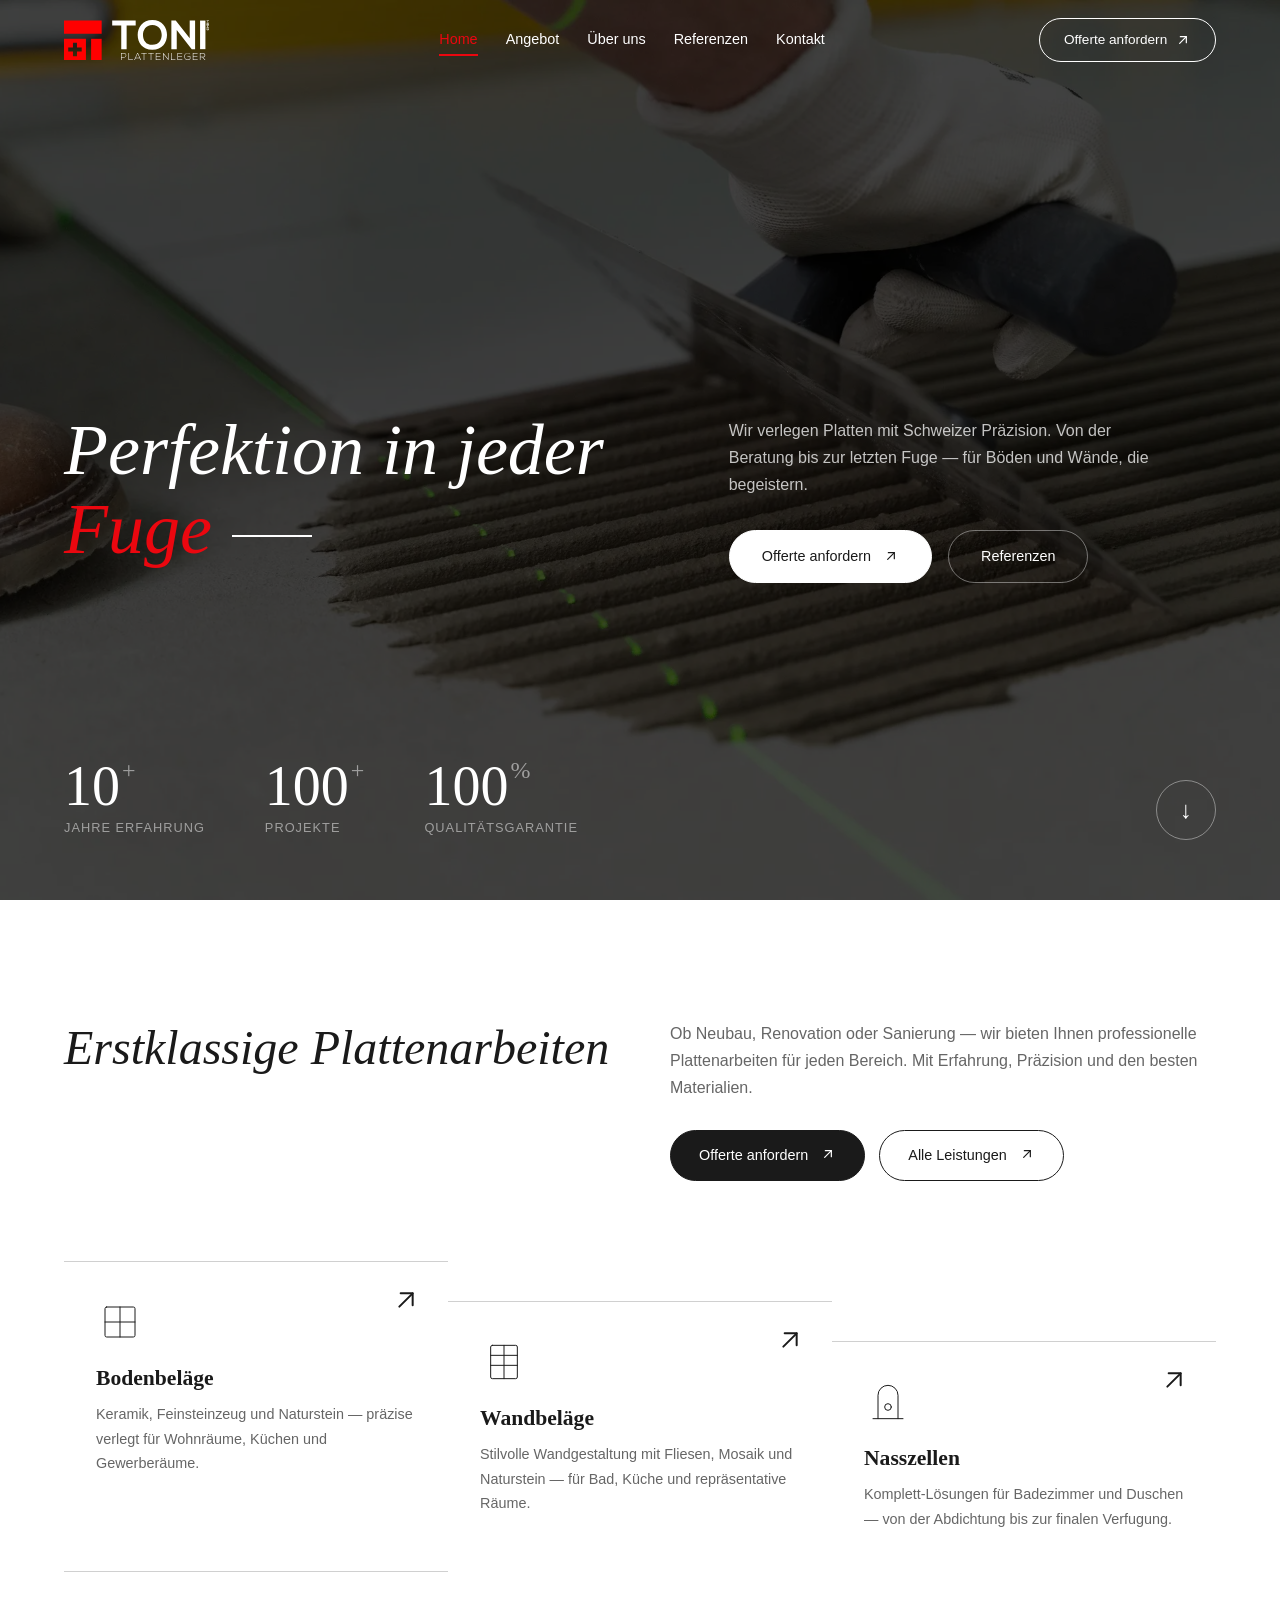
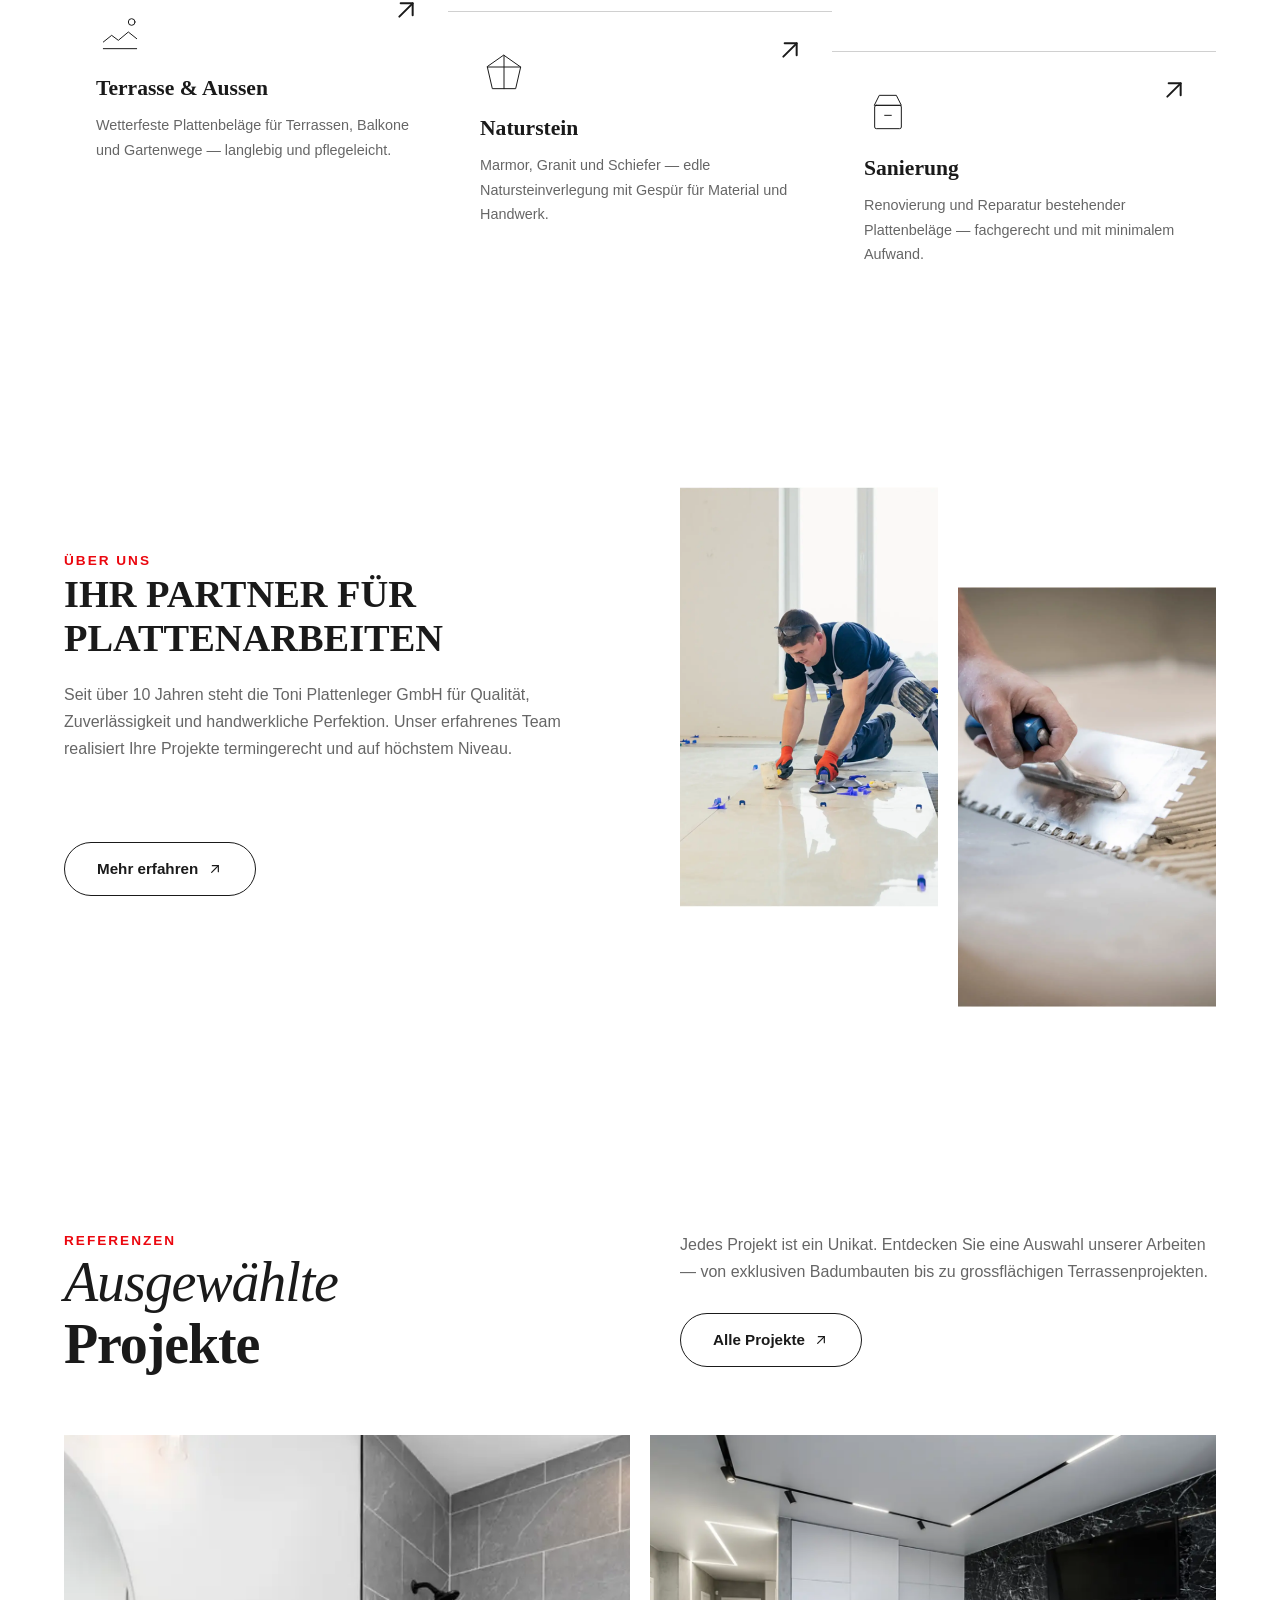
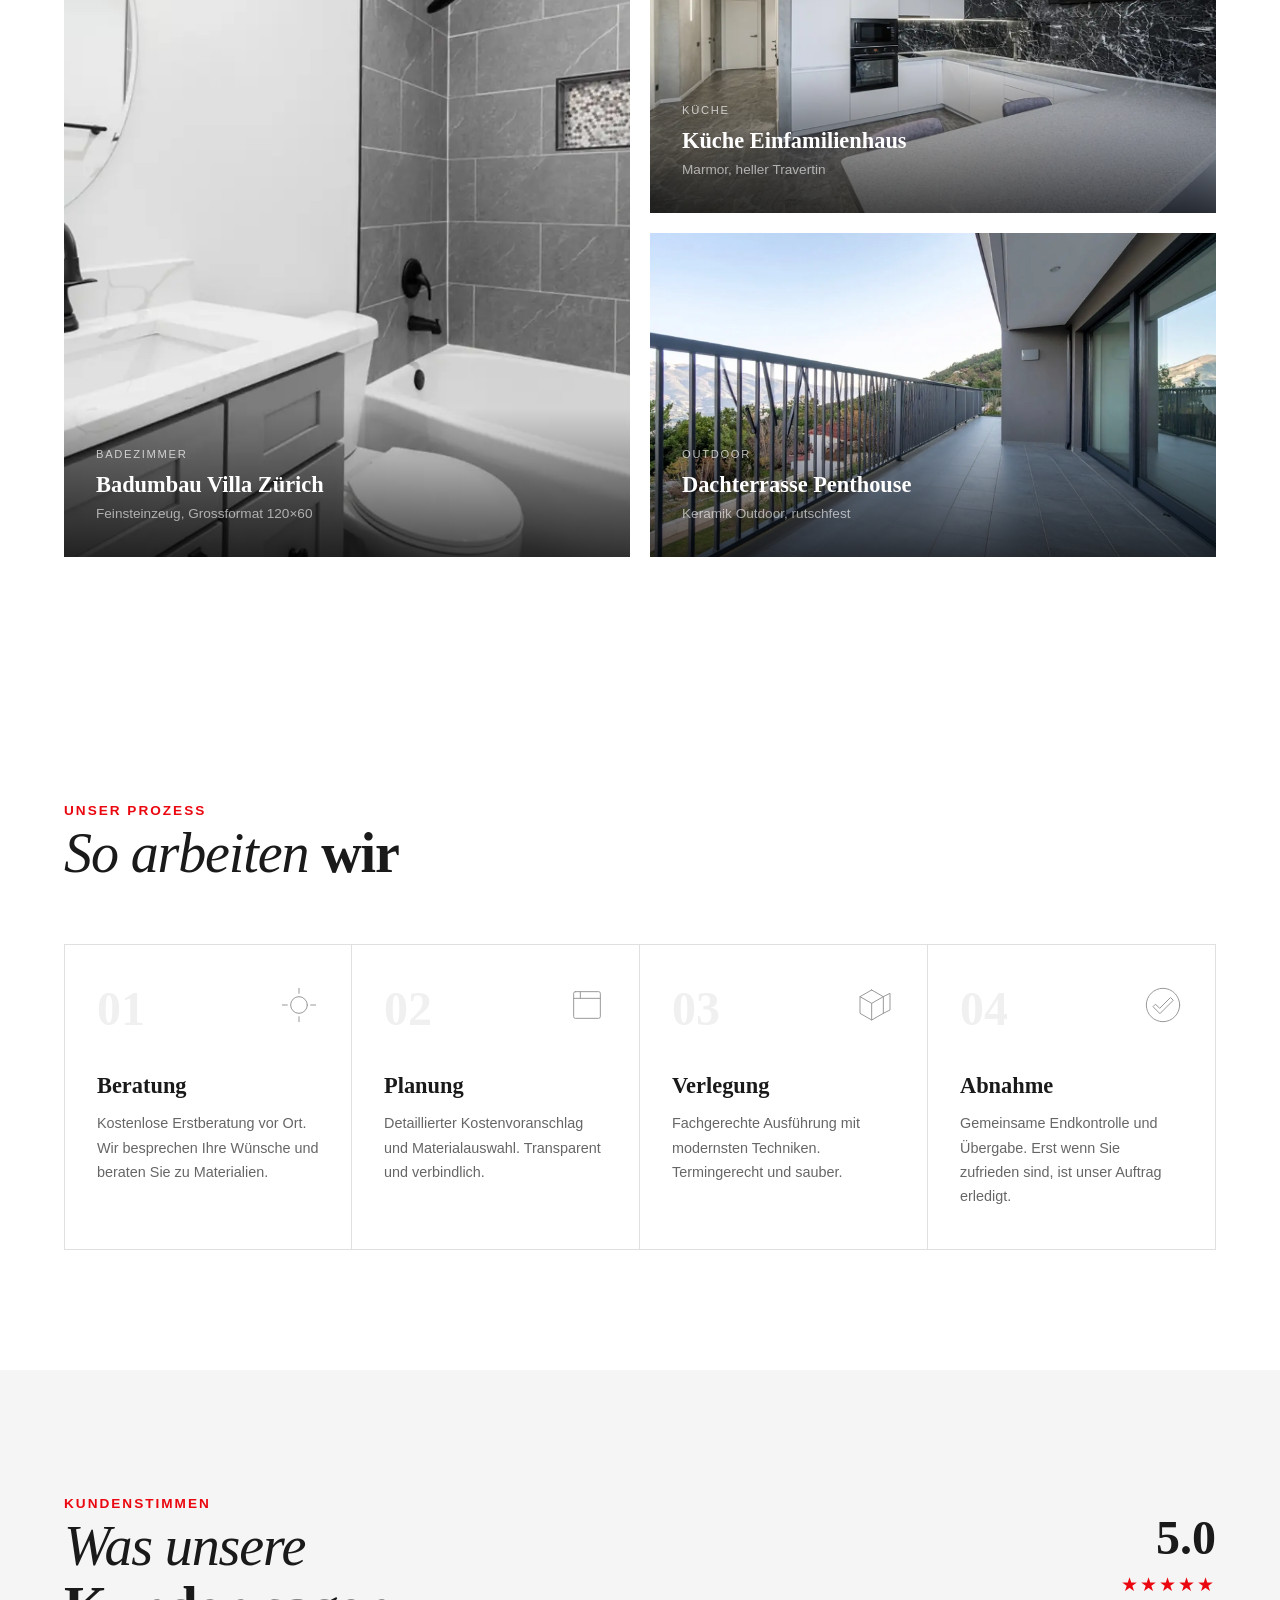
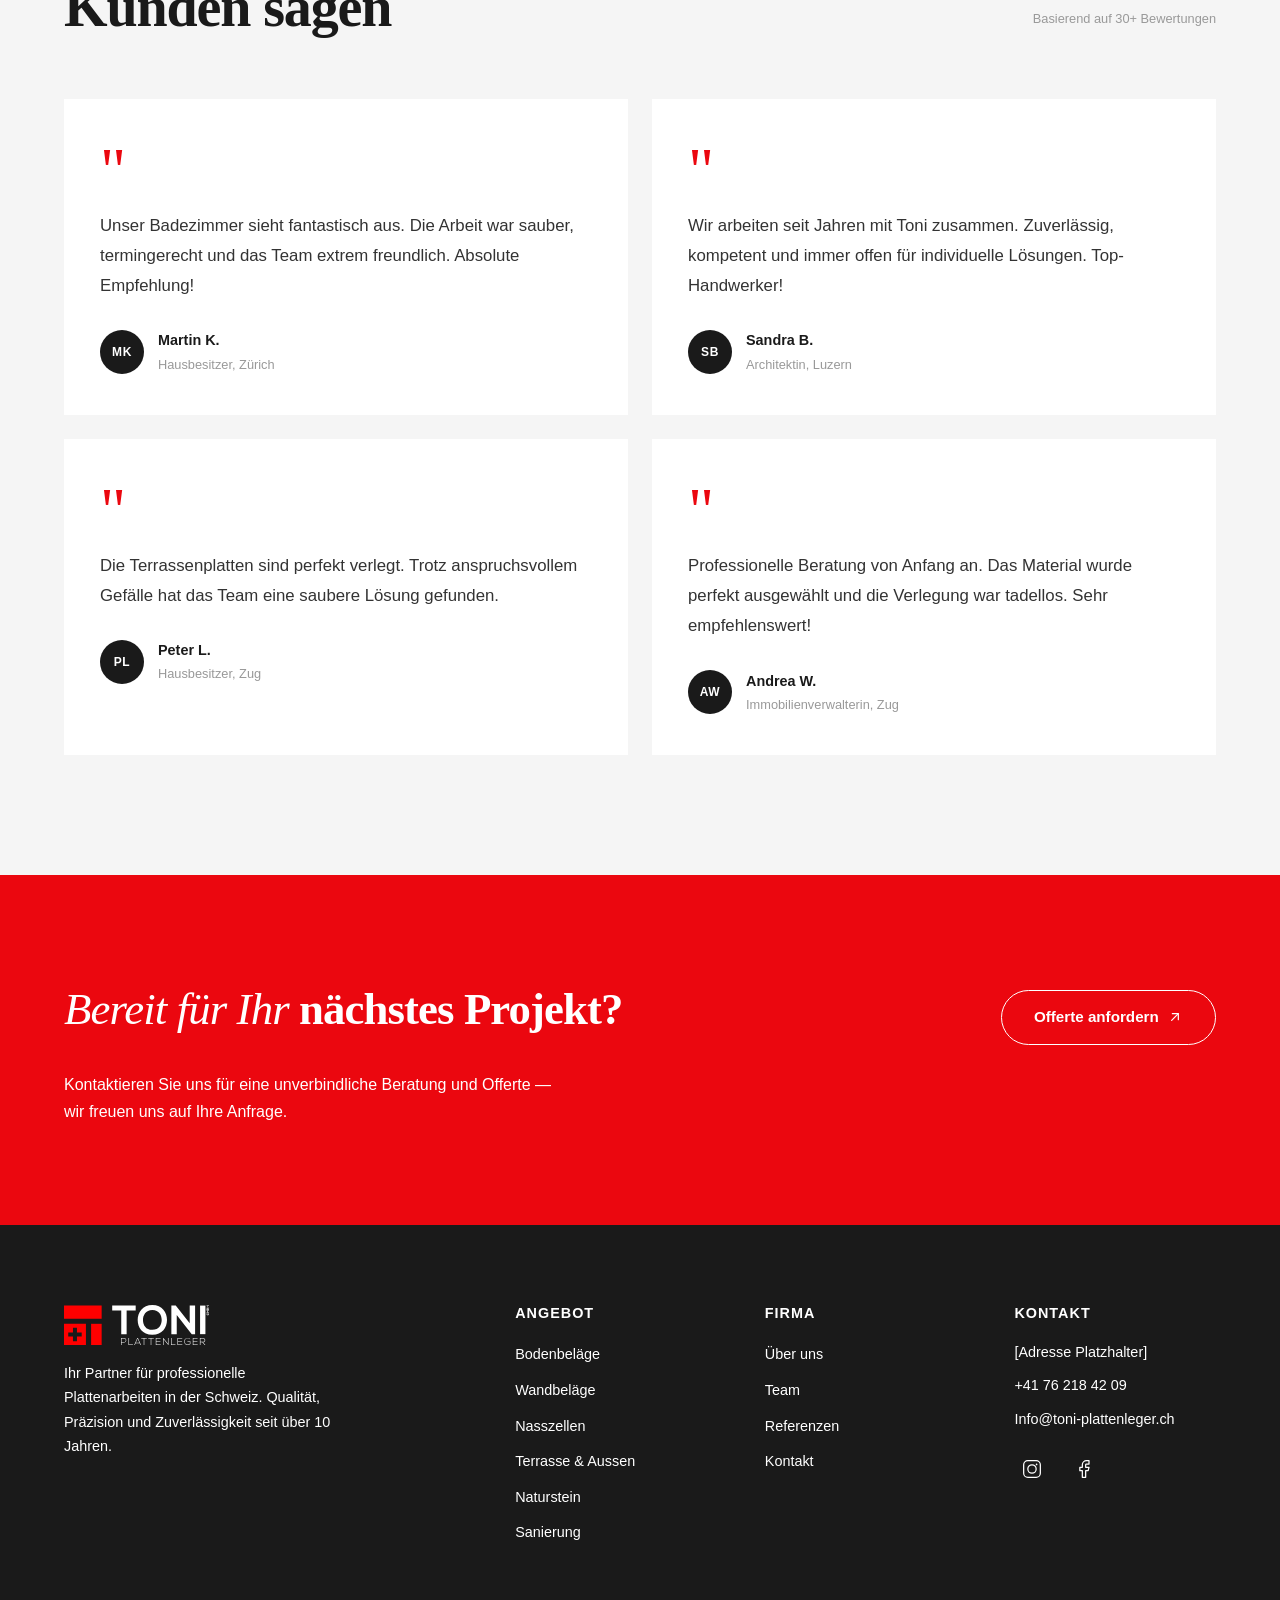
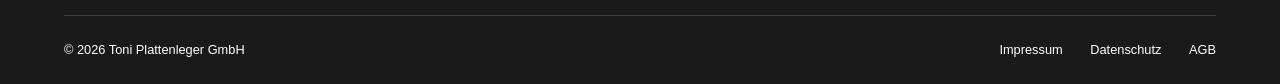
==== commit 68effe09: "Add real phone number and email" ====
--- a/index.html
+++ b/index.html
@@ -29,8 +29,8 @@
     "name": "Toni Plattenleger GmbH",
     "description": "Professionelle Plattenarbeiten in der Schweiz. Bodenbeläge, Wandbeläge, Nasszellen, Terrassen und Naturstein.",
     "url": "https://toniplattenleger.ch",
-    "telephone": "+41XXXXXXXX",
-    "email": "info@toniplattenleger.ch",
+    "telephone": "+41762184209",
+    "email": "Info@toni-plattenleger.ch",
     "address": {
       "@type": "PostalAddress",
       "addressCountry": "CH"
@@ -63,7 +63,7 @@
         <a href="kontakt.html">Kontakt</a>
       </div>
       <div class="navbar-cta">
-        <span class="navbar-phone">+41 XX XXX XX XX</span>
+        <span class="navbar-phone">+41 76 218 42 09</span>
         <a href="kontakt.html" class="btn navbar-btn">Offerte anfordern <svg class="btn-arrow" viewBox="0 0 24 24"><line x1="7" y1="17" x2="17" y2="7"/><polyline points="8 7 17 7 17 16"/></svg></a>
       </div>
     </div>
@@ -404,8 +404,8 @@
           <h4>Kontakt</h4>
           <ul class="footer-contact">
             <li>[Adresse Platzhalter]</li>
-            <li>+41 XX XXX XX XX</li>
-            <li>info@toniplattenleger.ch</li>
+            <li>+41 76 218 42 09</li>
+            <li>Info@toni-plattenleger.ch</li>
           </ul>
           <div class="footer-social">
             <a href="#" aria-label="Instagram"><svg viewBox="0 0 24 24" fill="none" stroke="currentColor" stroke-width="1.5" stroke-linecap="round" stroke-linejoin="round"><rect x="2" y="2" width="20" height="20" rx="5"/><circle cx="12" cy="12" r="5"/><circle cx="17.5" cy="6.5" r="1" fill="currentColor" stroke="none"/></svg></a>
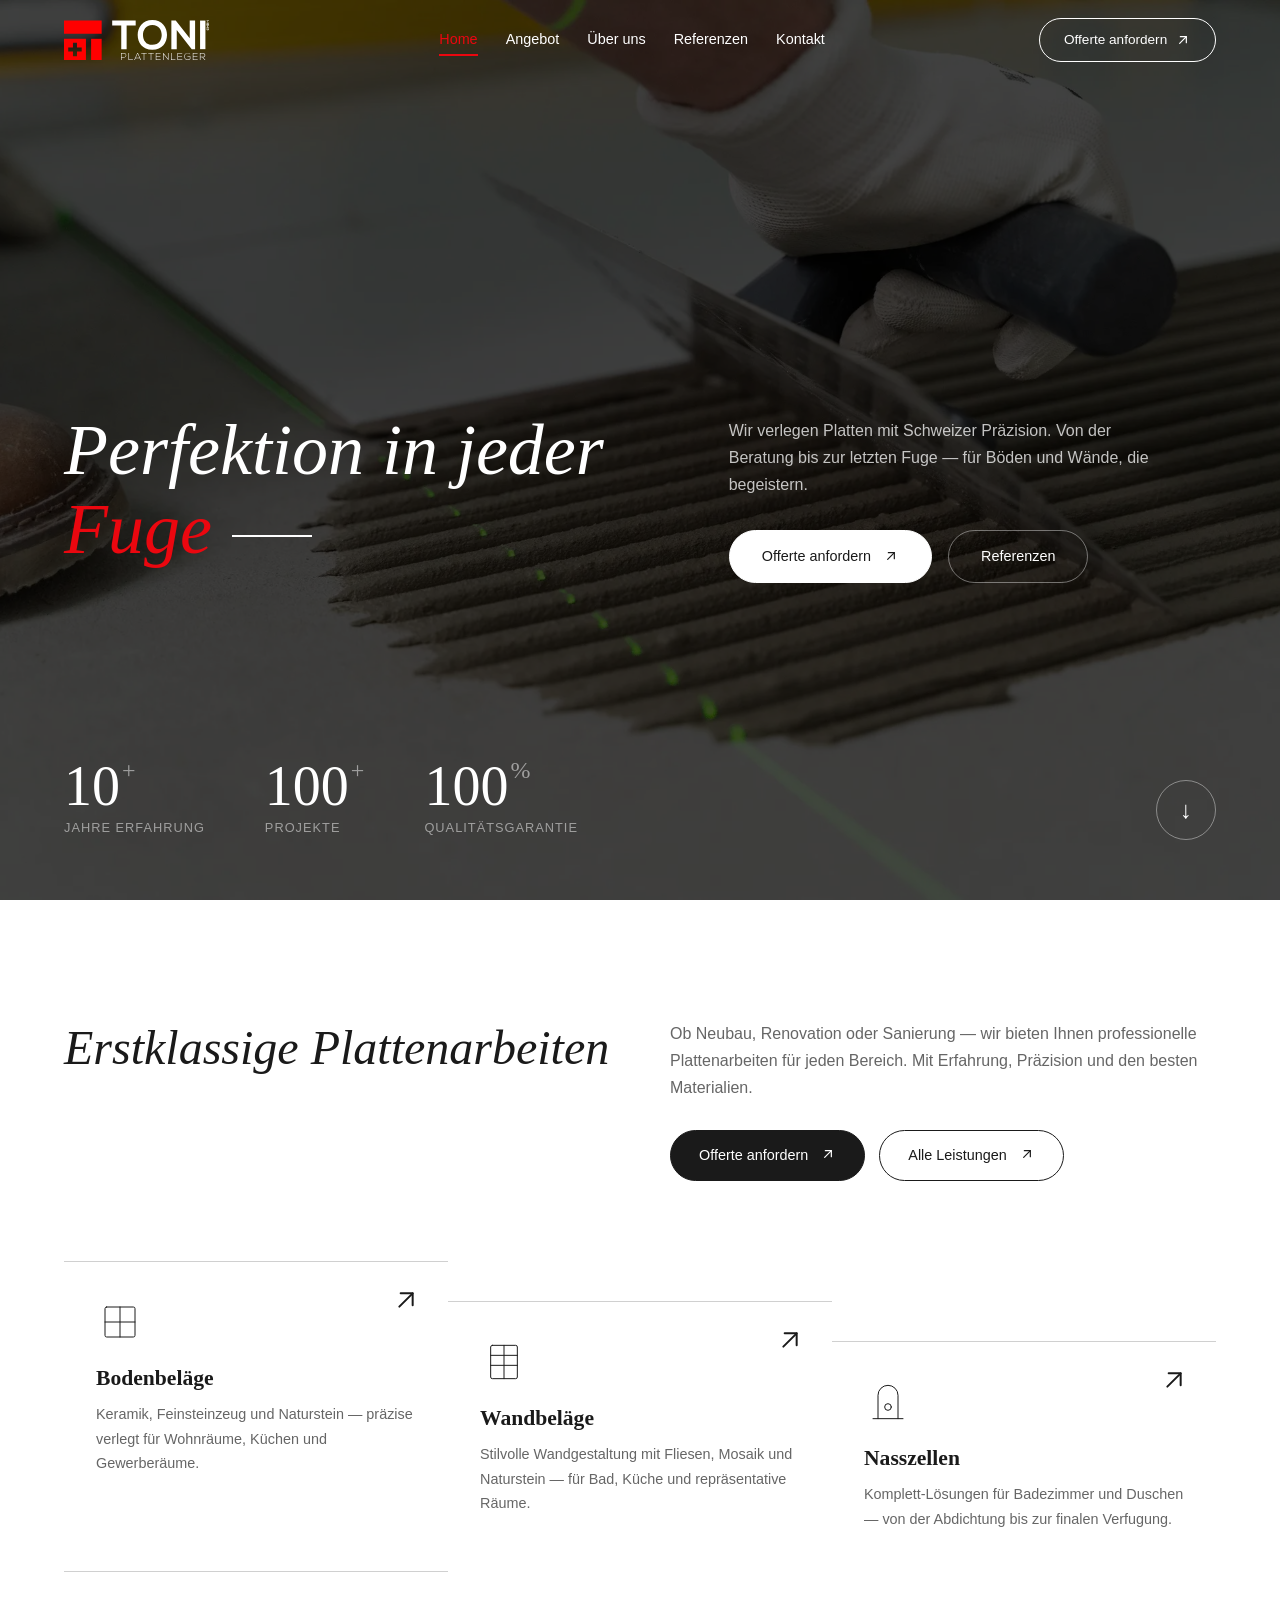
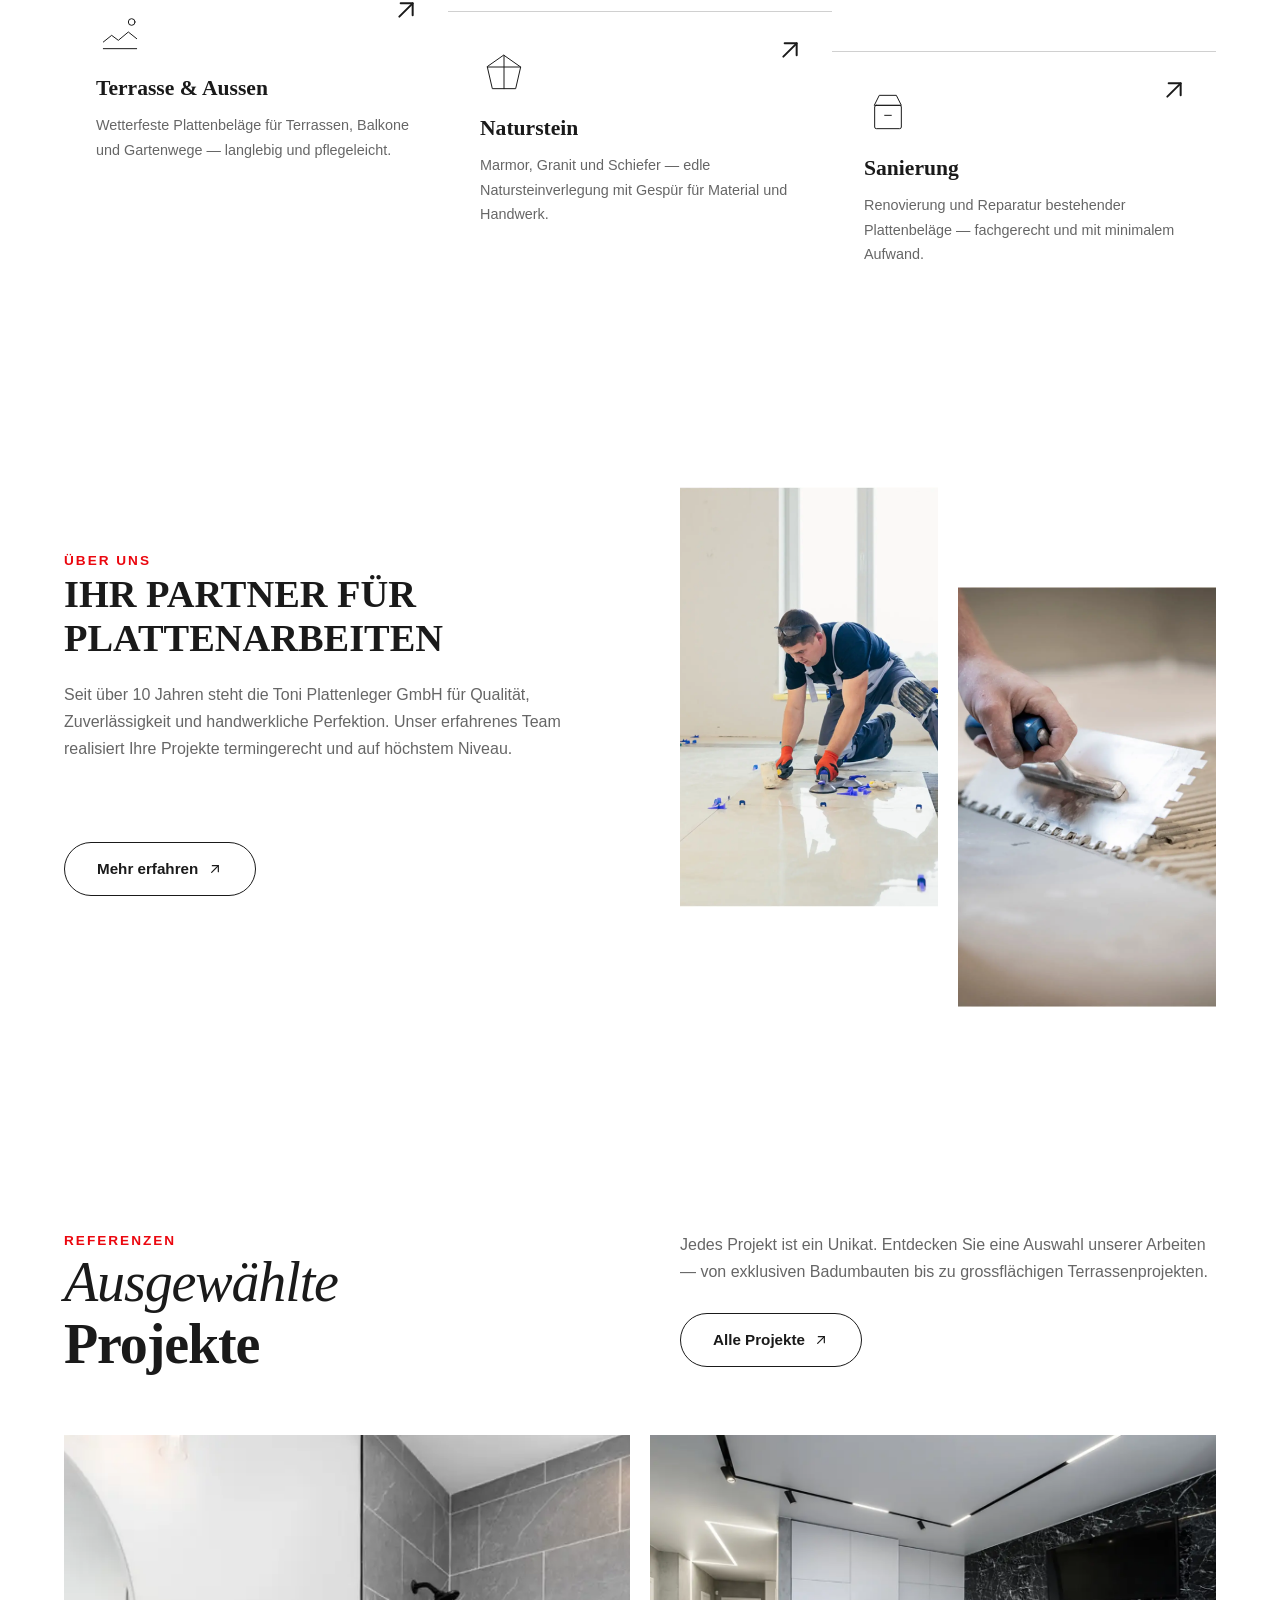
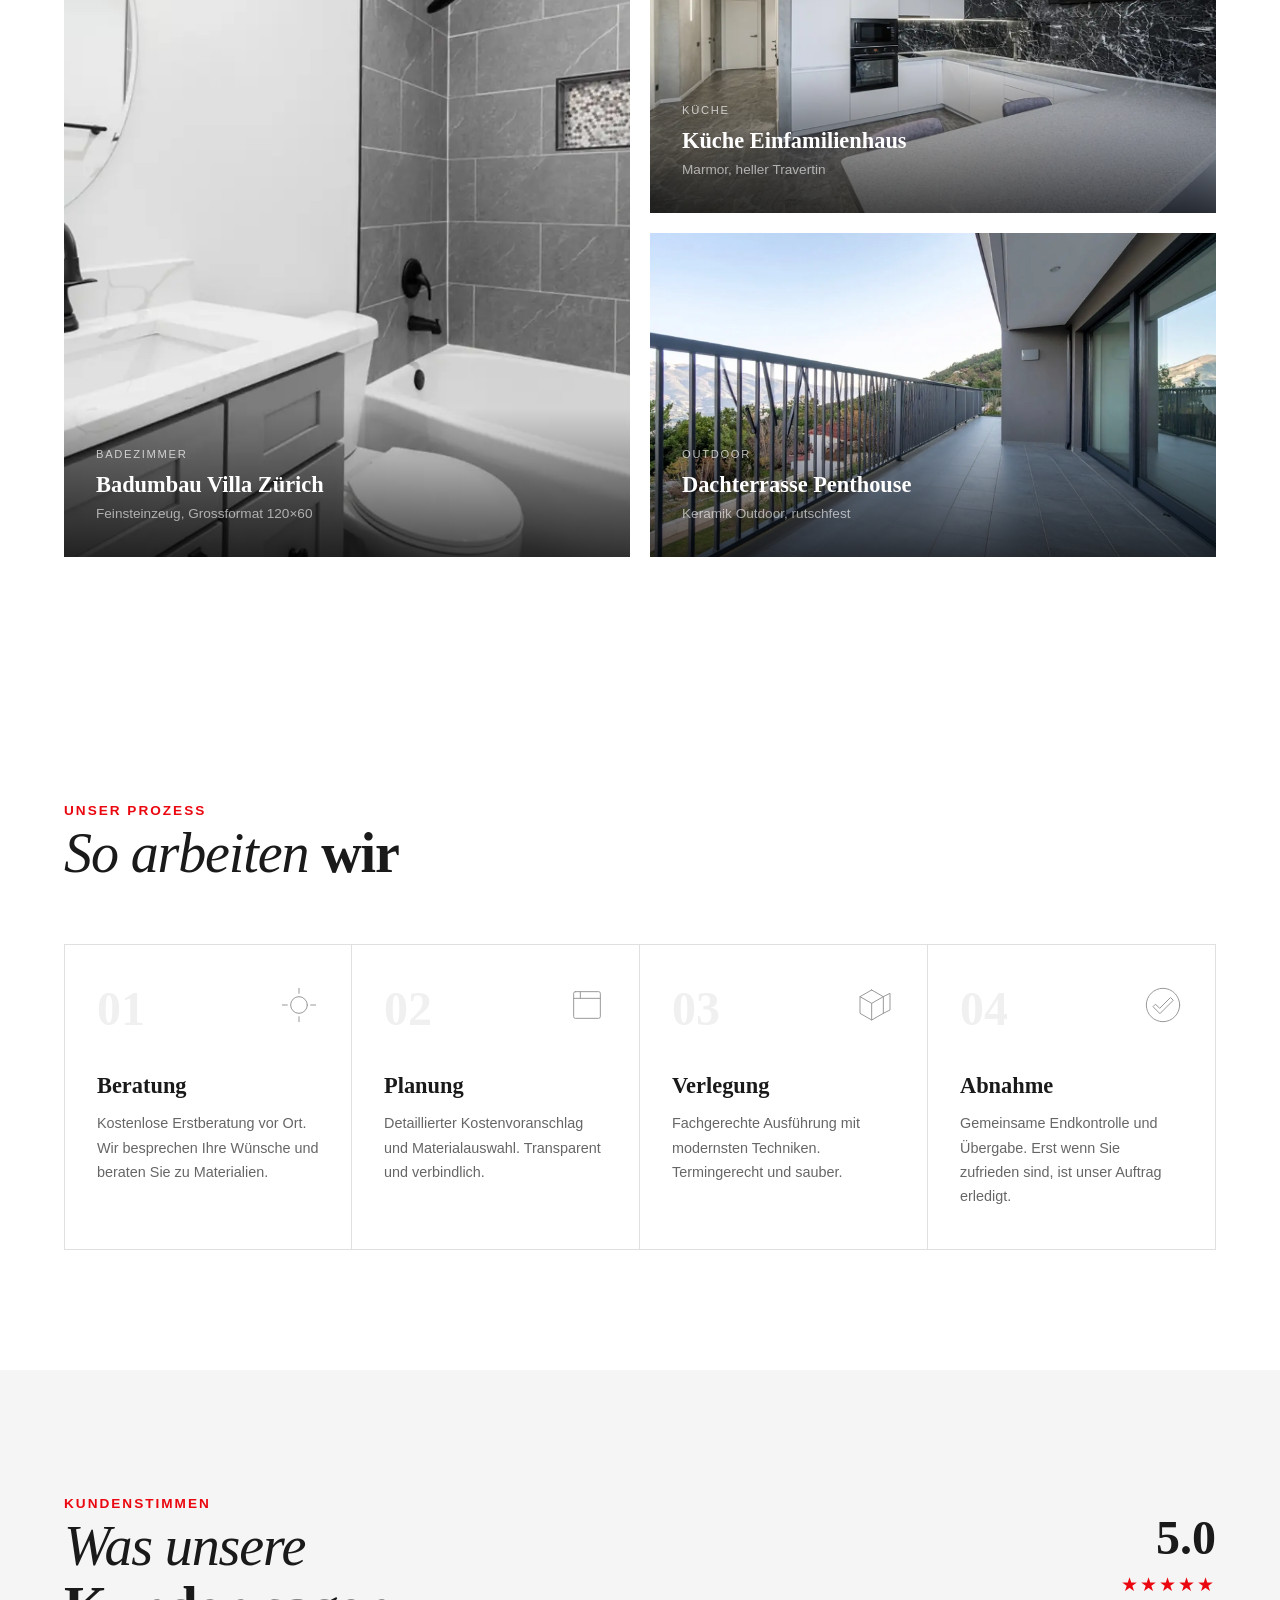
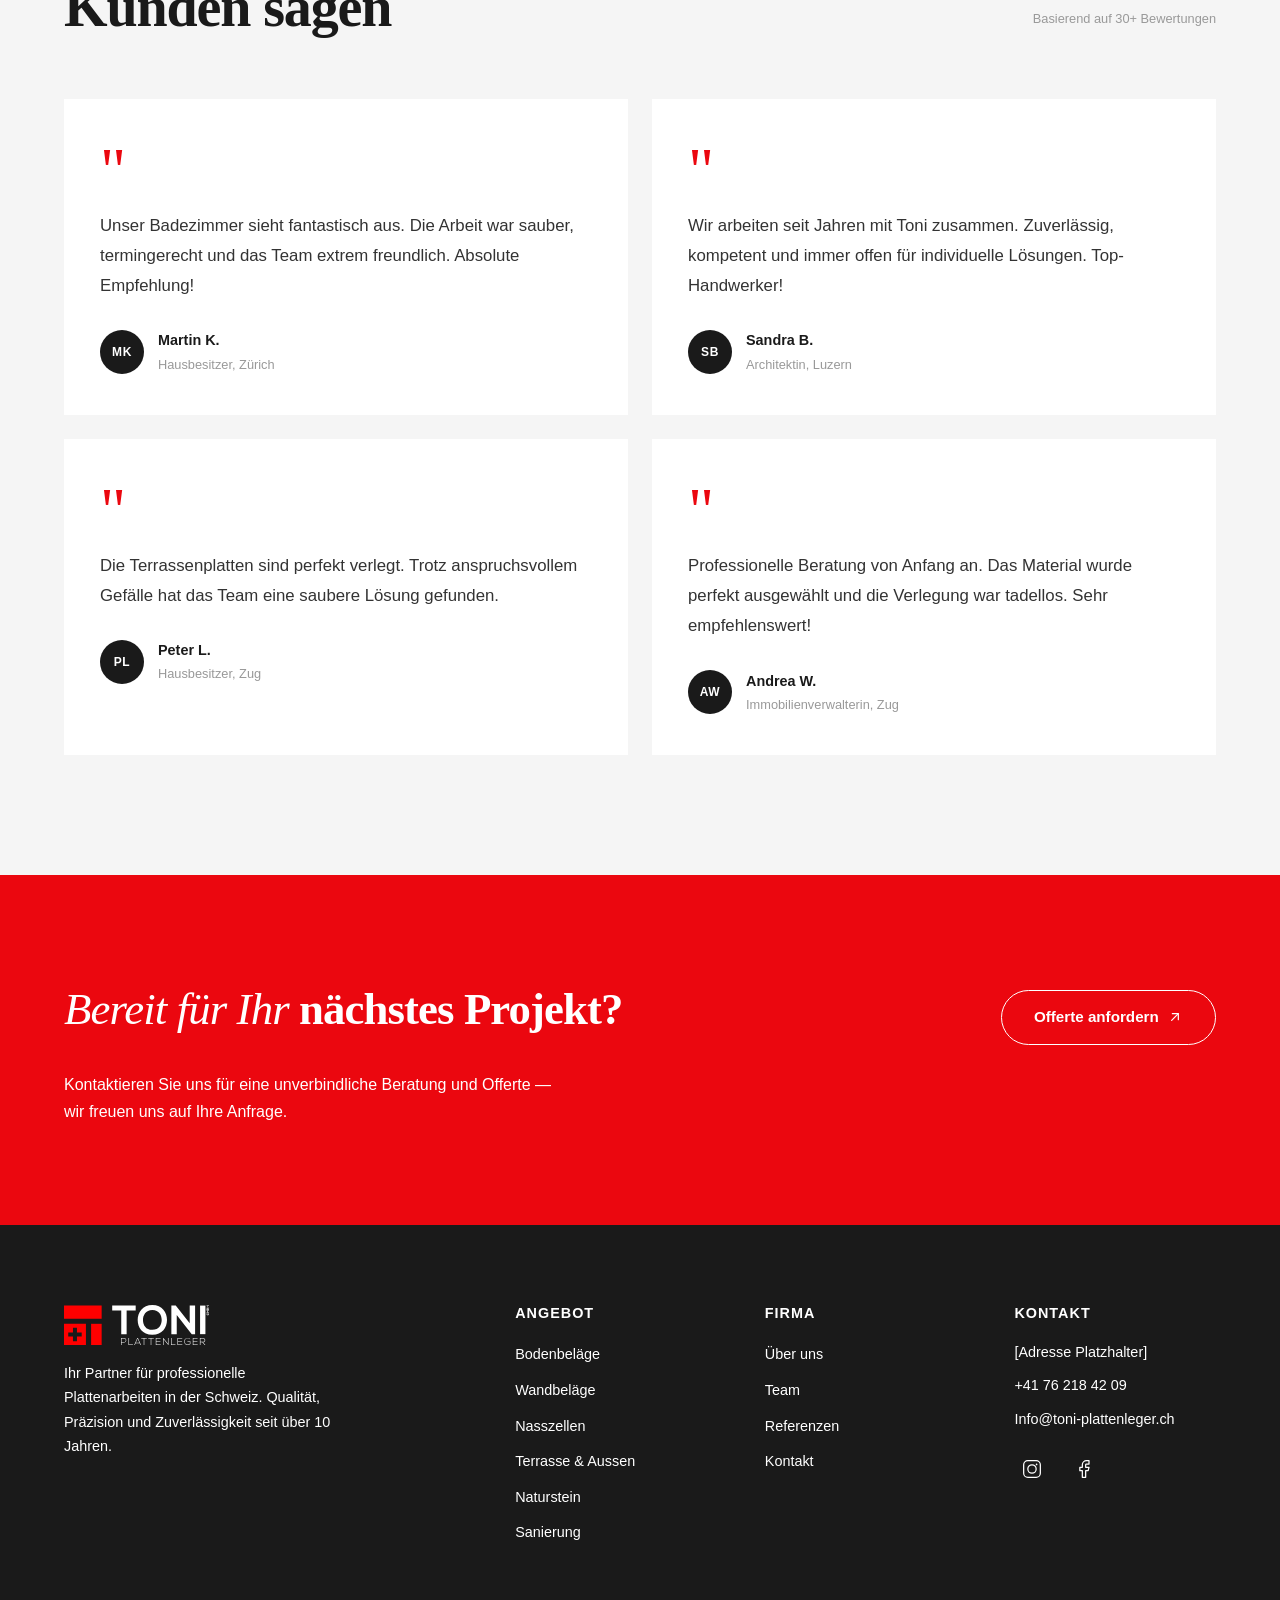
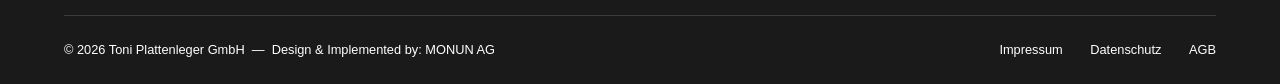
==== commit 3155af80: "Add MONUN AG credit to footer" ====
--- a/index.html
+++ b/index.html
@@ -414,7 +414,7 @@
         </div>
       </div>
       <div class="footer-bottom">
-        <span>&copy; 2026 Toni Plattenleger GmbH</span>
+        <span>&copy; 2026 Toni Plattenleger GmbH &nbsp;&mdash;&nbsp; Design &amp; Implemented by: MONUN AG</span>
         <div>
           <a href="#">Impressum</a>
           <a href="#">Datenschutz</a>
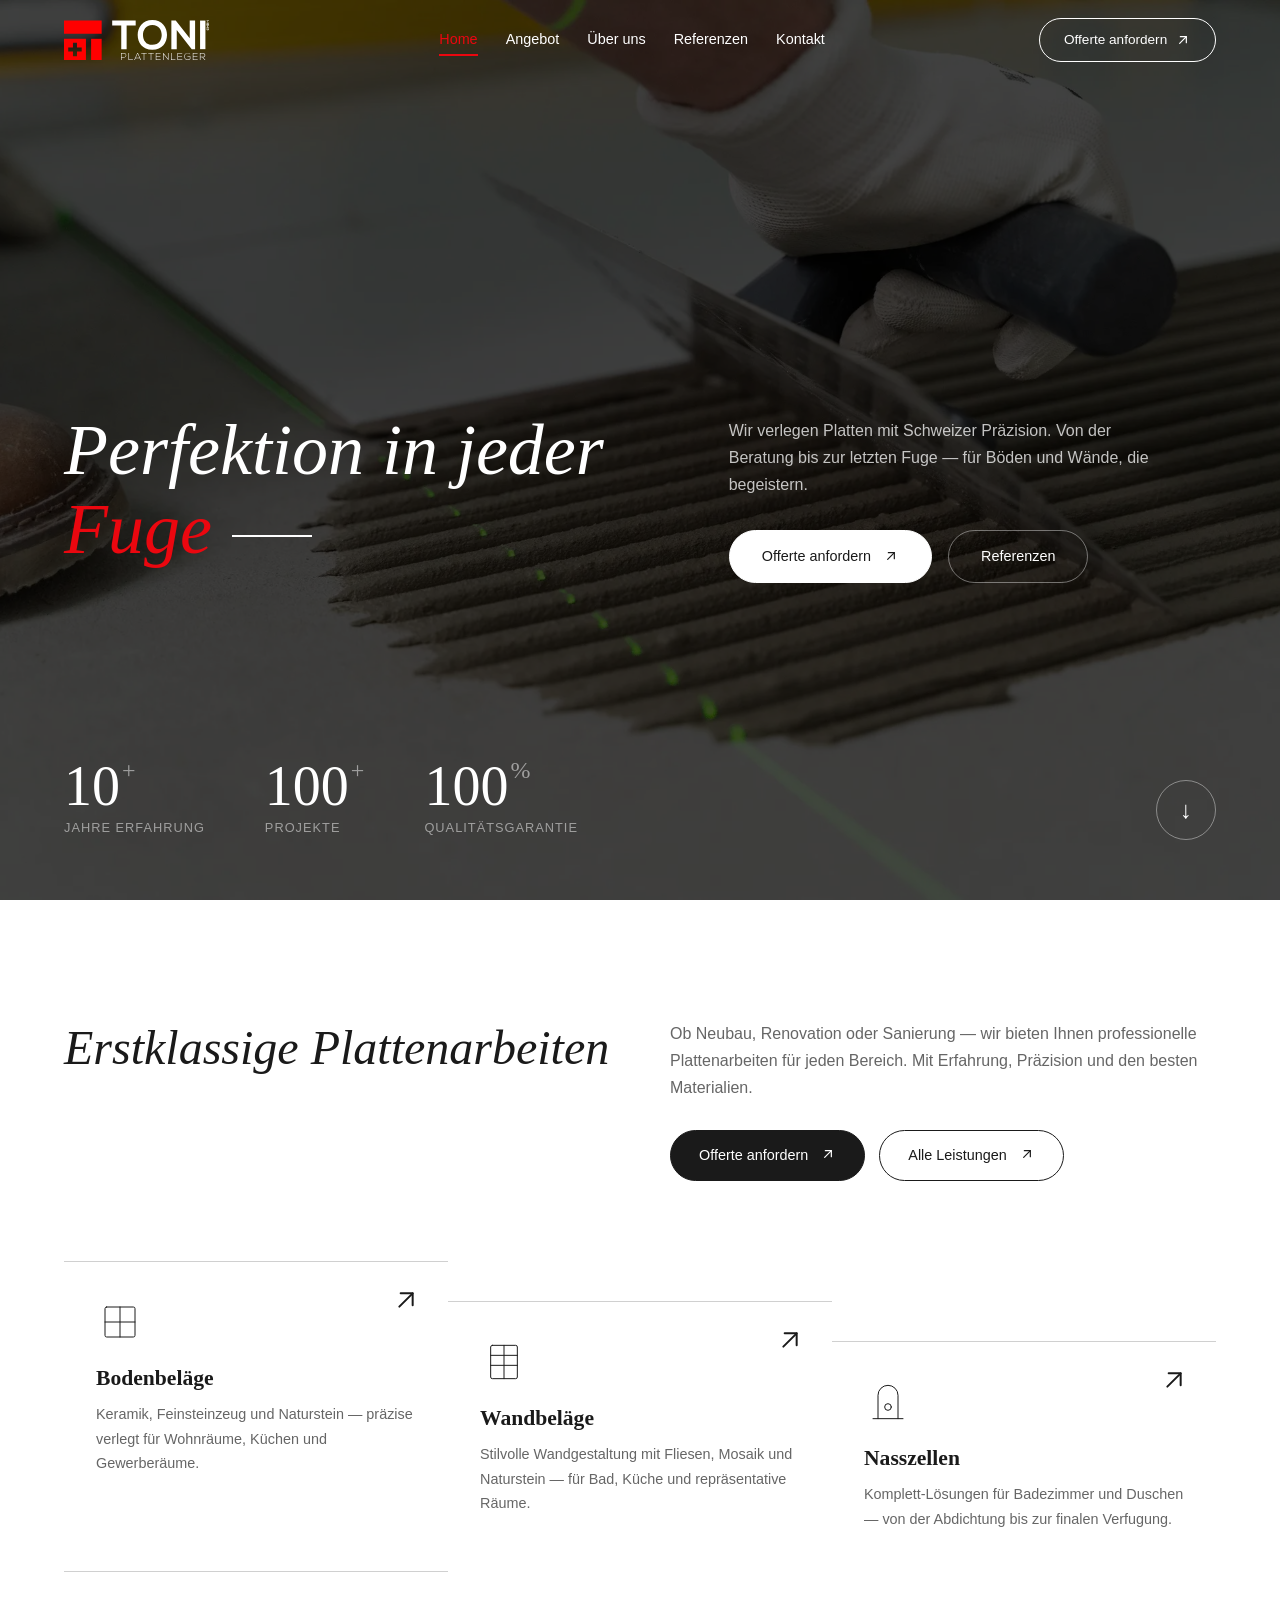
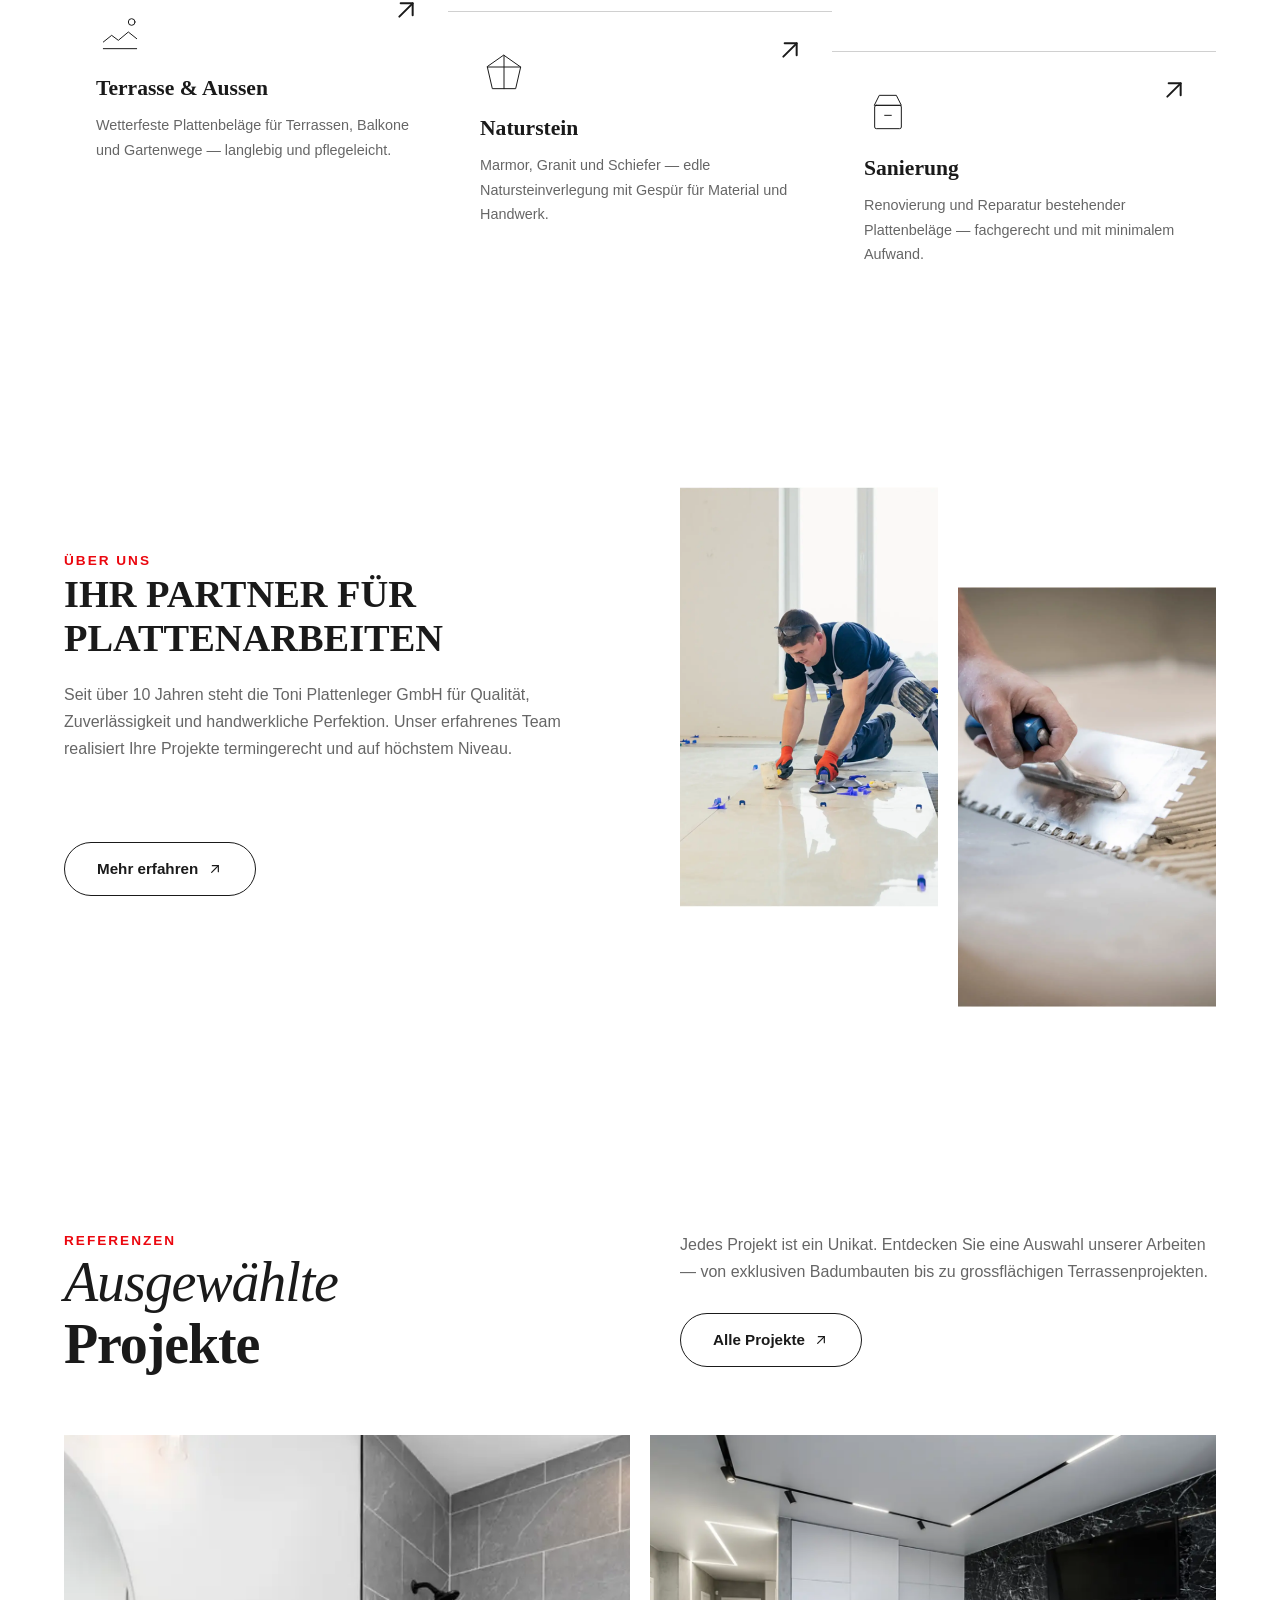
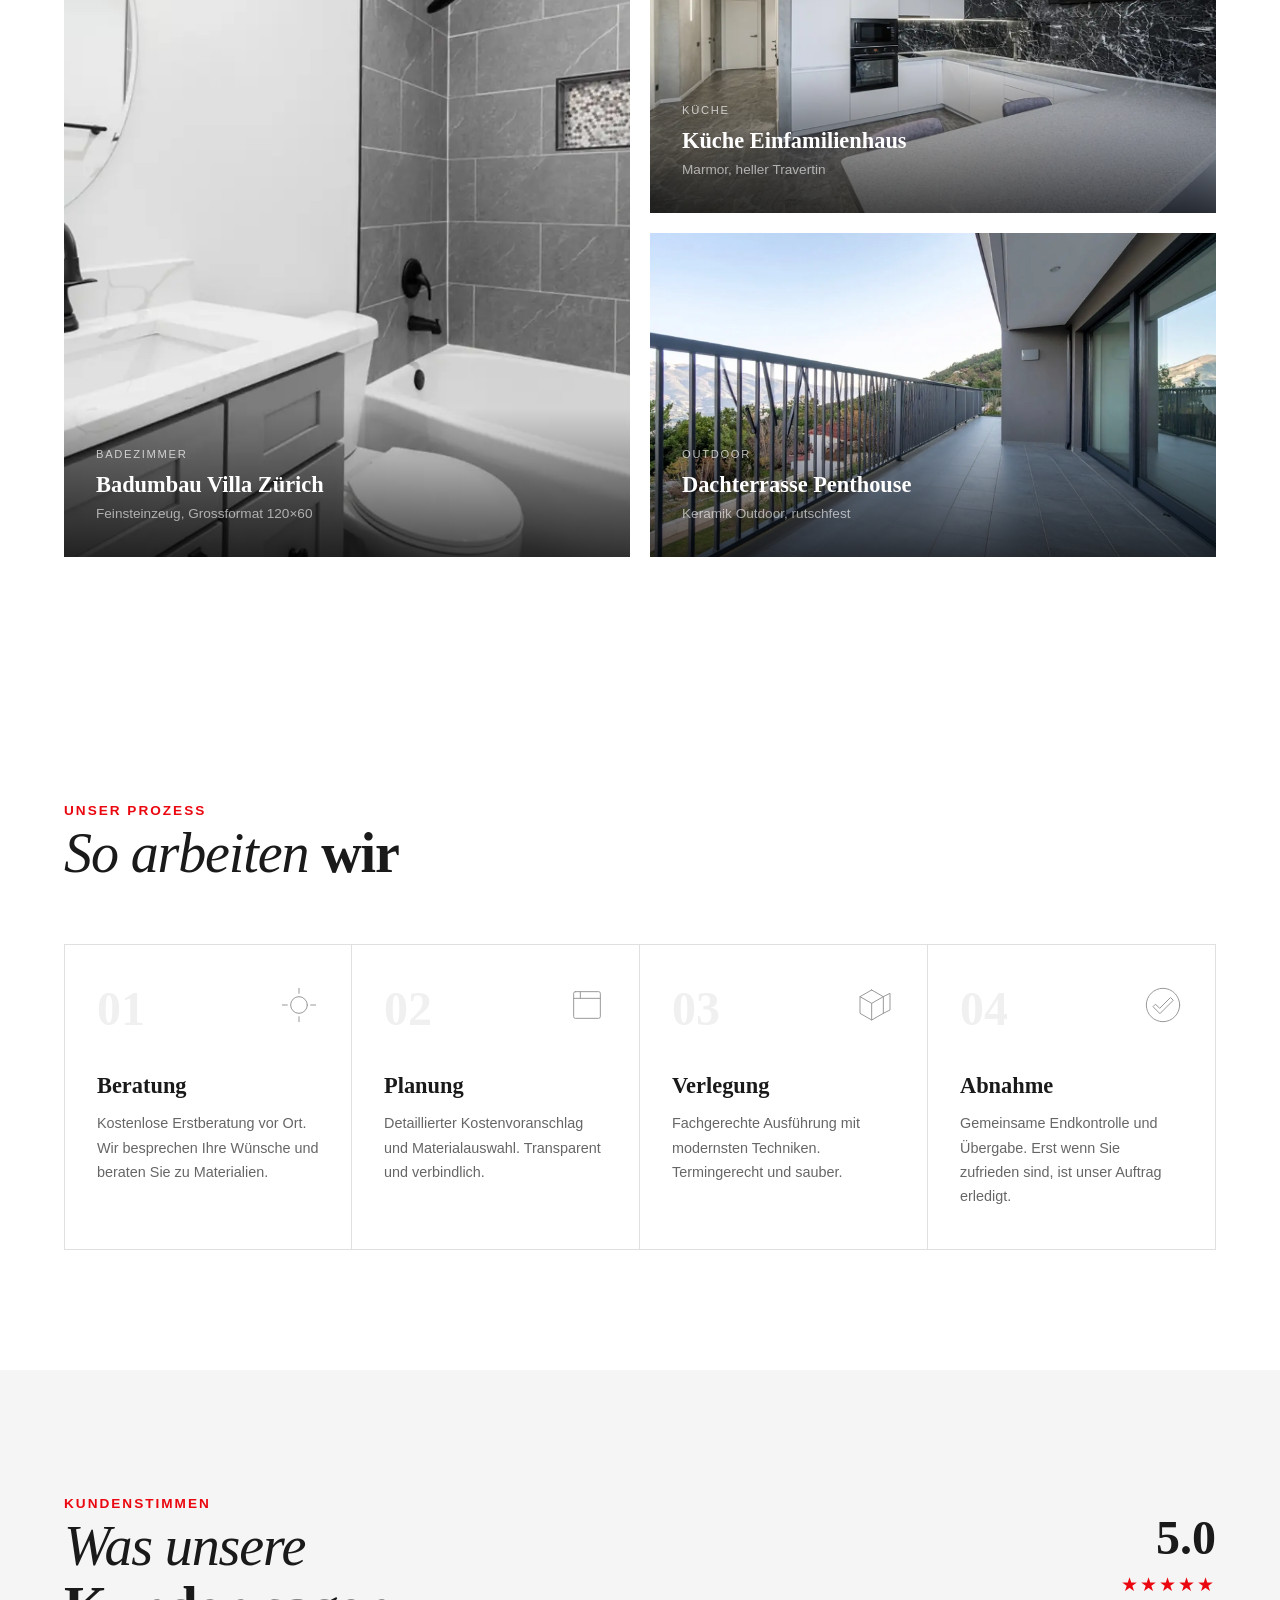
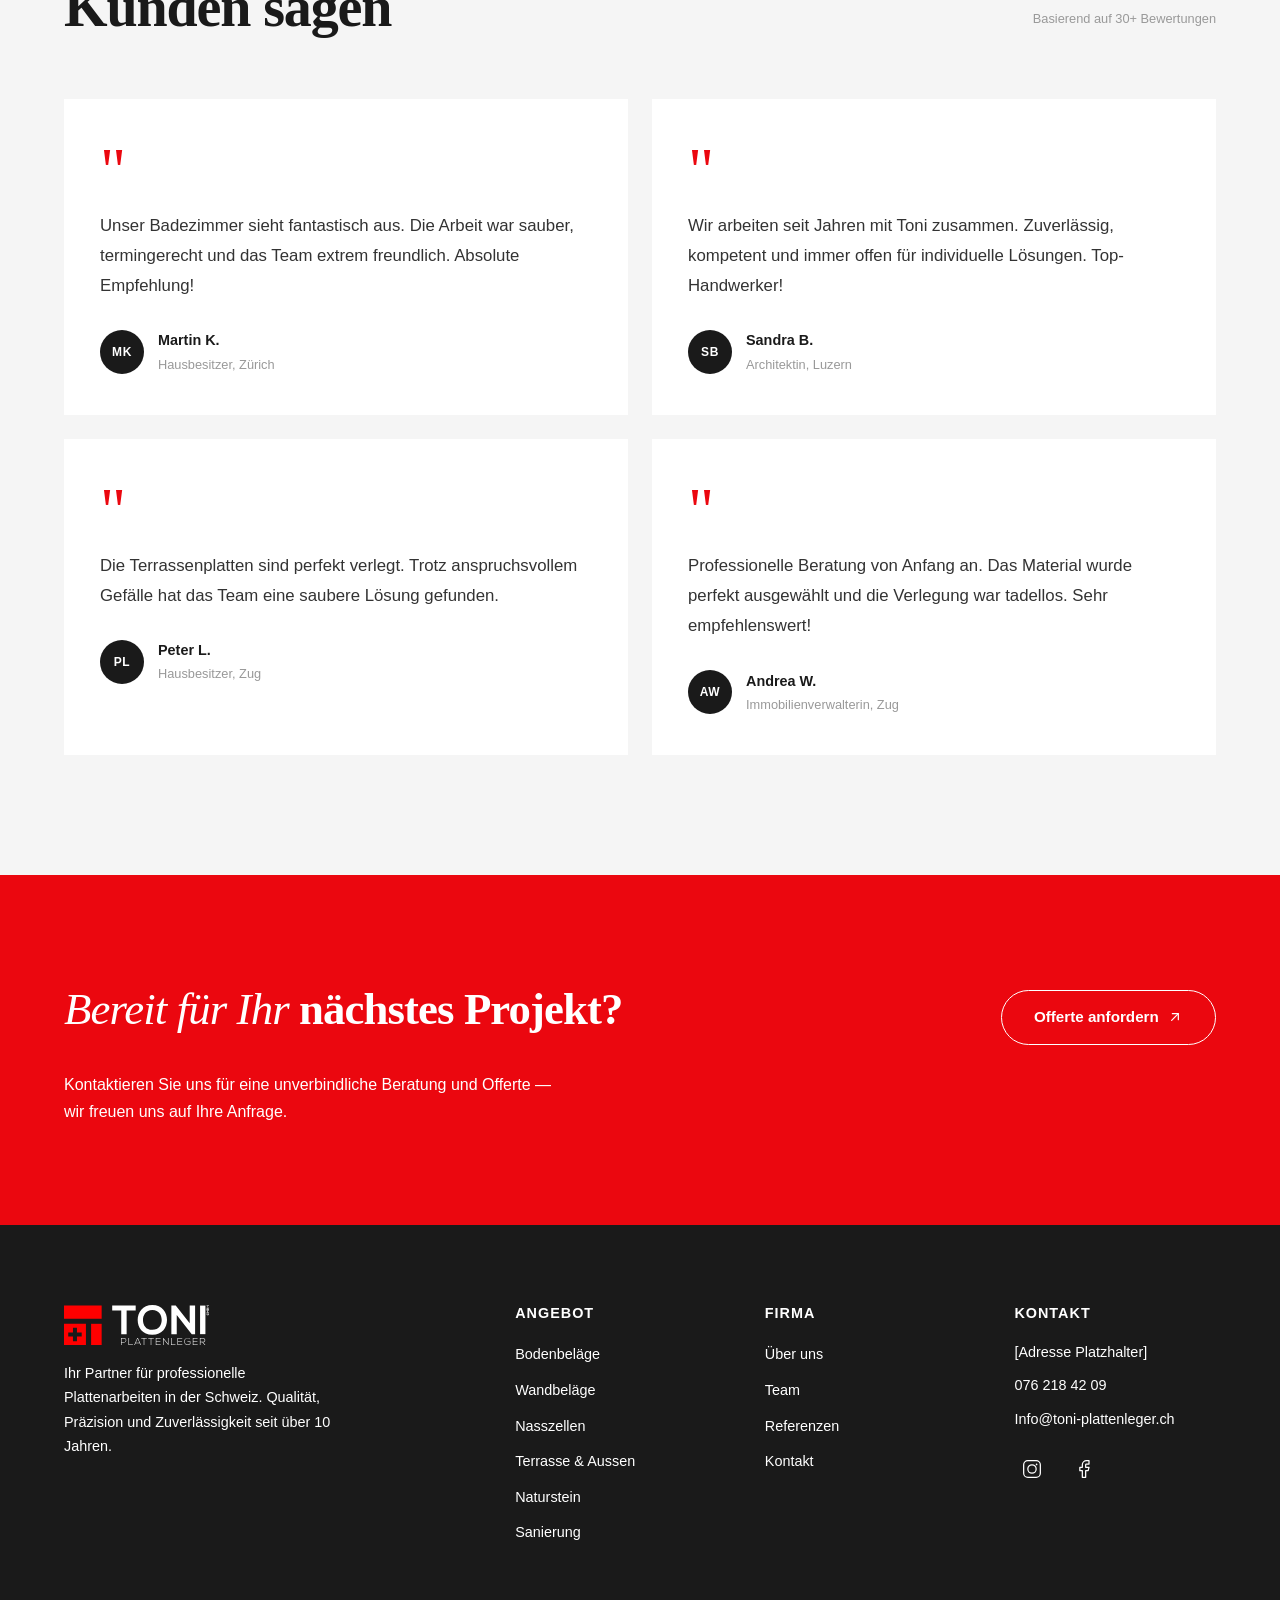
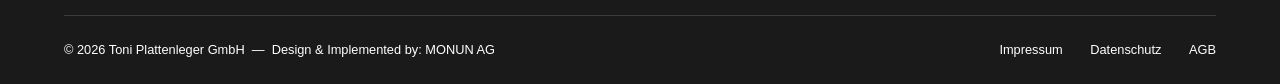
==== commit f2b8011b: "Change phone number to national format 076 218 42 09" ====
--- a/index.html
+++ b/index.html
@@ -63,7 +63,7 @@
         <a href="kontakt.html">Kontakt</a>
       </div>
       <div class="navbar-cta">
-        <span class="navbar-phone">+41 76 218 42 09</span>
+        <span class="navbar-phone">076 218 42 09</span>
         <a href="kontakt.html" class="btn navbar-btn">Offerte anfordern <svg class="btn-arrow" viewBox="0 0 24 24"><line x1="7" y1="17" x2="17" y2="7"/><polyline points="8 7 17 7 17 16"/></svg></a>
       </div>
     </div>
@@ -404,7 +404,7 @@
           <h4>Kontakt</h4>
           <ul class="footer-contact">
             <li>[Adresse Platzhalter]</li>
-            <li>+41 76 218 42 09</li>
+            <li>076 218 42 09</li>
             <li>Info@toni-plattenleger.ch</li>
           </ul>
           <div class="footer-social">
@@ -416,9 +416,9 @@
       <div class="footer-bottom">
         <span>&copy; 2026 Toni Plattenleger GmbH &nbsp;&mdash;&nbsp; Design &amp; Implemented by: MONUN AG</span>
         <div>
-          <a href="#">Impressum</a>
-          <a href="#">Datenschutz</a>
-          <a href="#">AGB</a>
+          <a href="impressum.html">Impressum</a>
+          <a href="datenschutz.html">Datenschutz</a>
+          <a href="agb.html">AGB</a>
         </div>
       </div>
     </div>
--- a/css/style.css
+++ b/css/style.css
@@ -2066,6 +2066,30 @@
   .form-row { grid-template-columns: 1fr; }
 }
 
+.legal-section {
+  padding: 80px 0 120px;
+  background: var(--white);
+}
+
+.legal-content {
+  max-width: 820px;
+  color: var(--grey);
+  line-height: 1.8;
+}
+
+.legal-content h2 {
+  margin: 40px 0 16px;
+  font-size: 1.4rem;
+}
+
+.legal-content p {
+  margin-bottom: 16px;
+}
+
+@media (max-width: 768px) {
+  .legal-section { padding: 60px 0 80px; }
+}
+
 .contact-map {
   width: 100%;
   height: 350px;
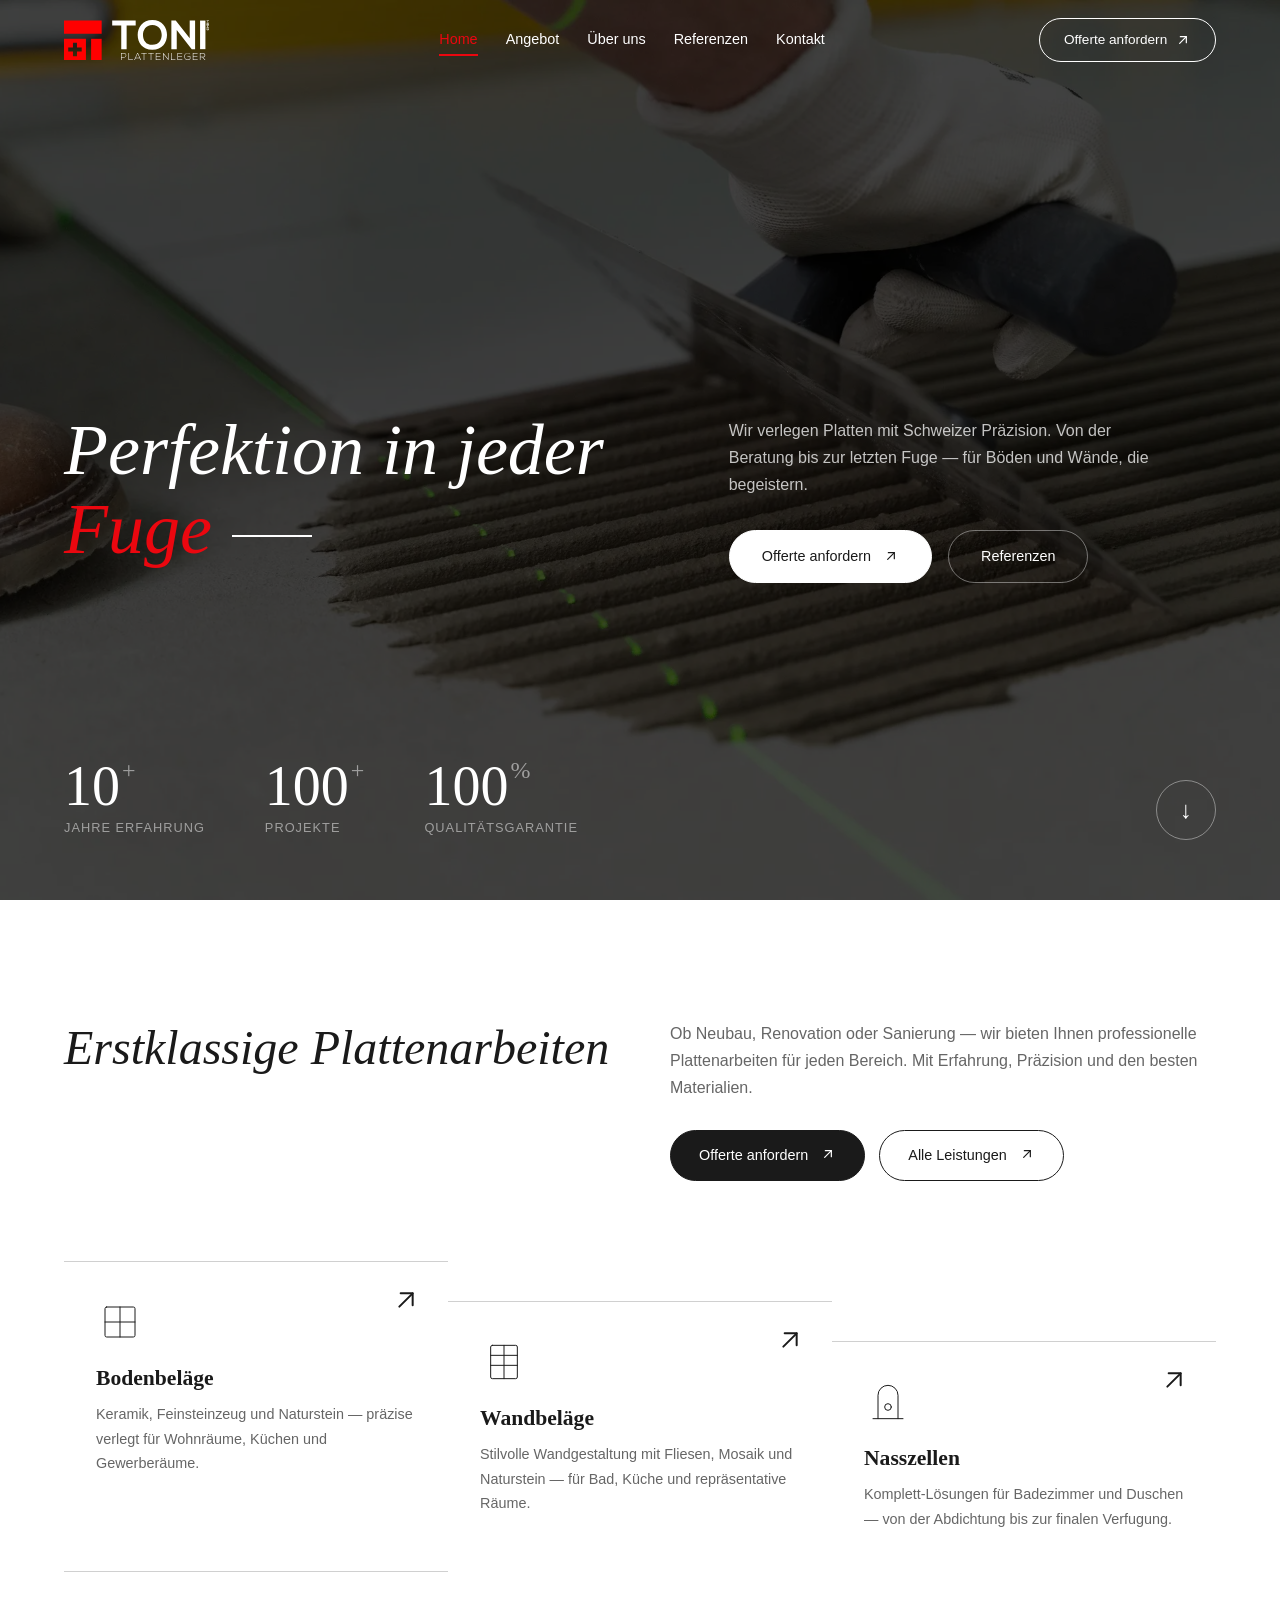
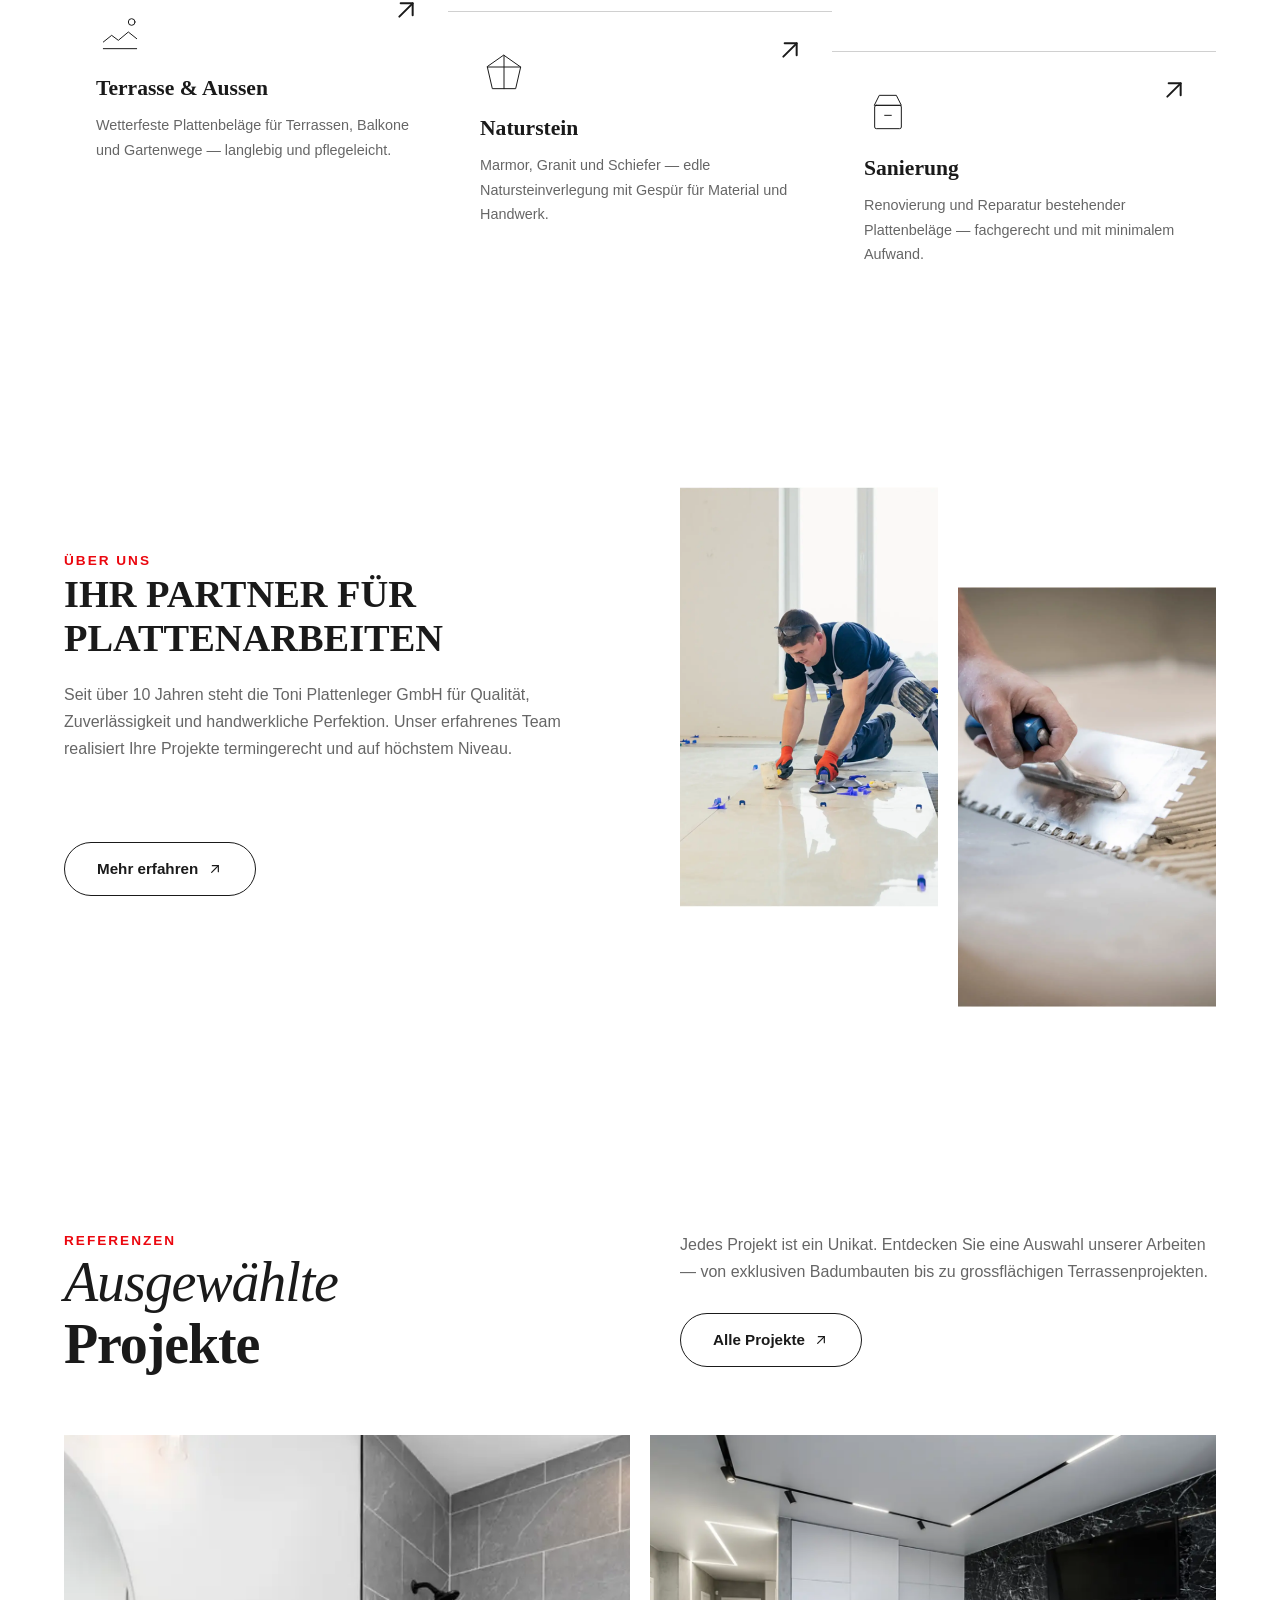
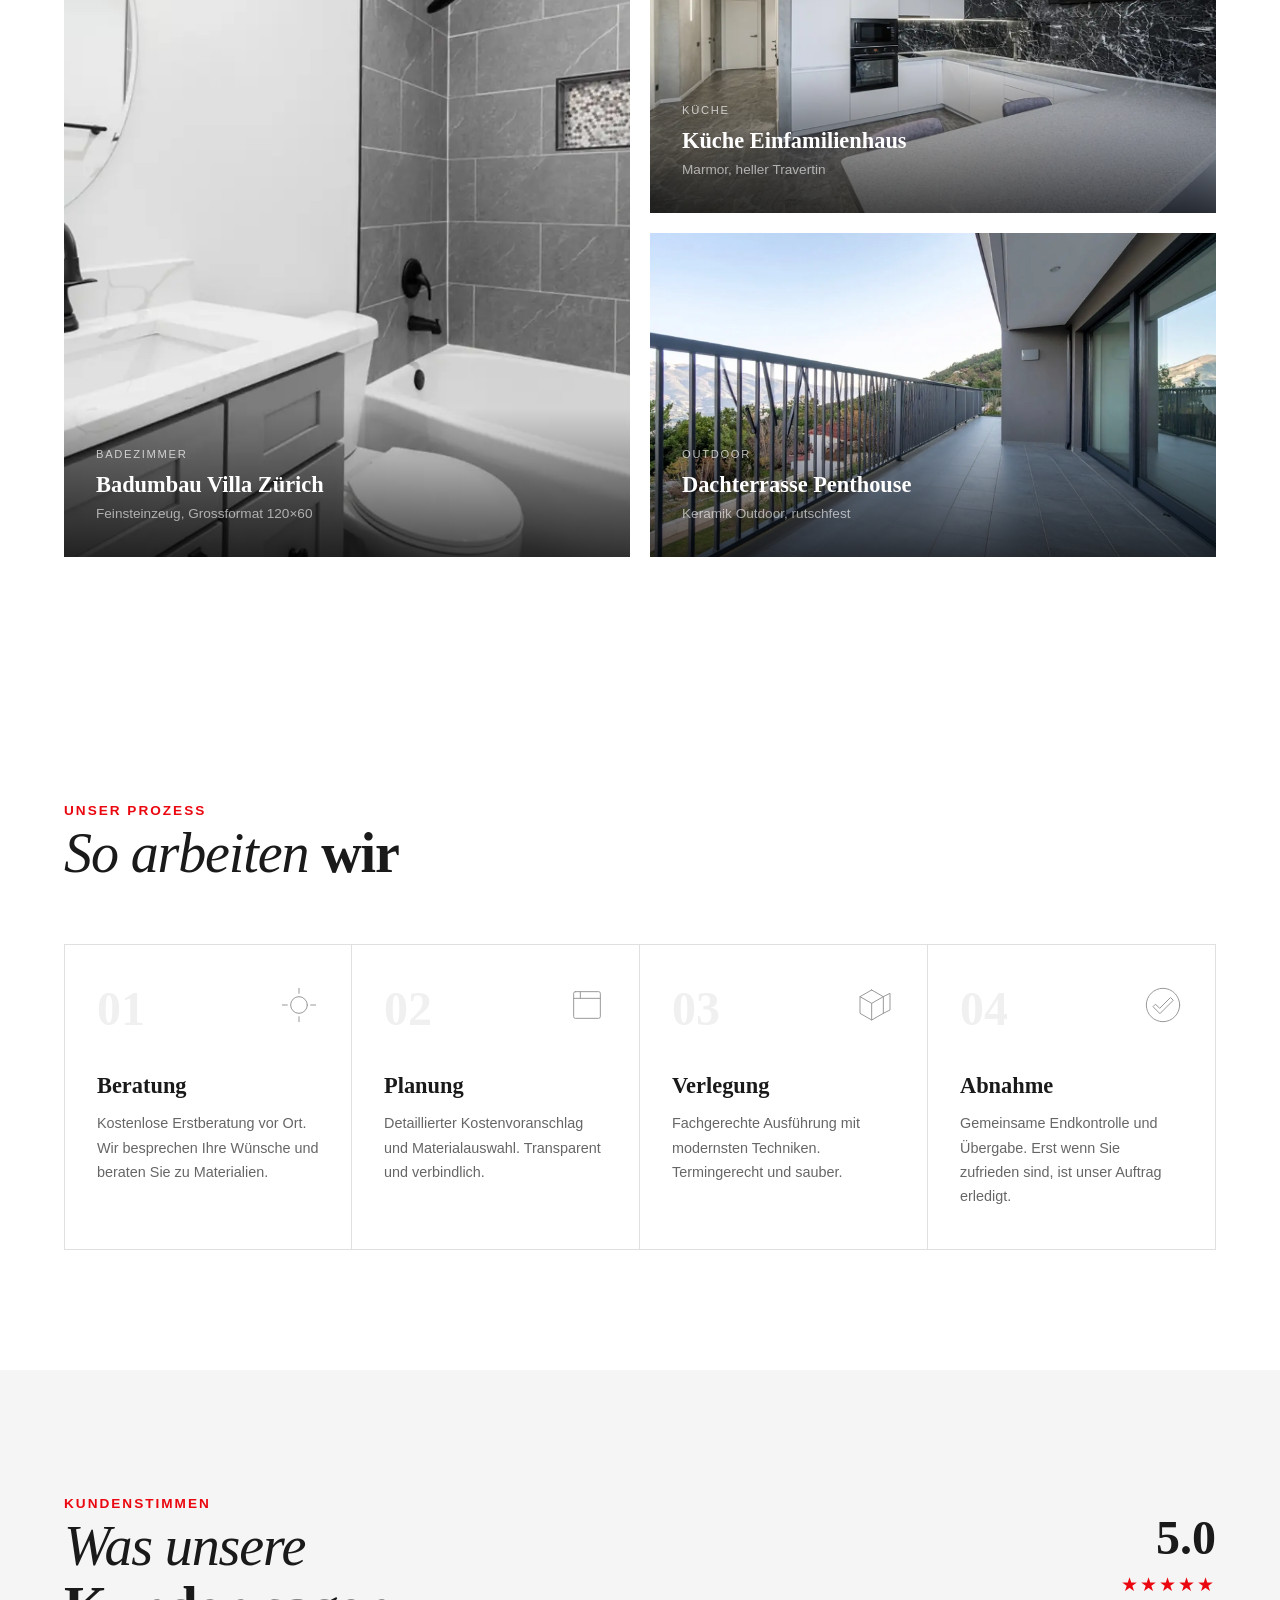
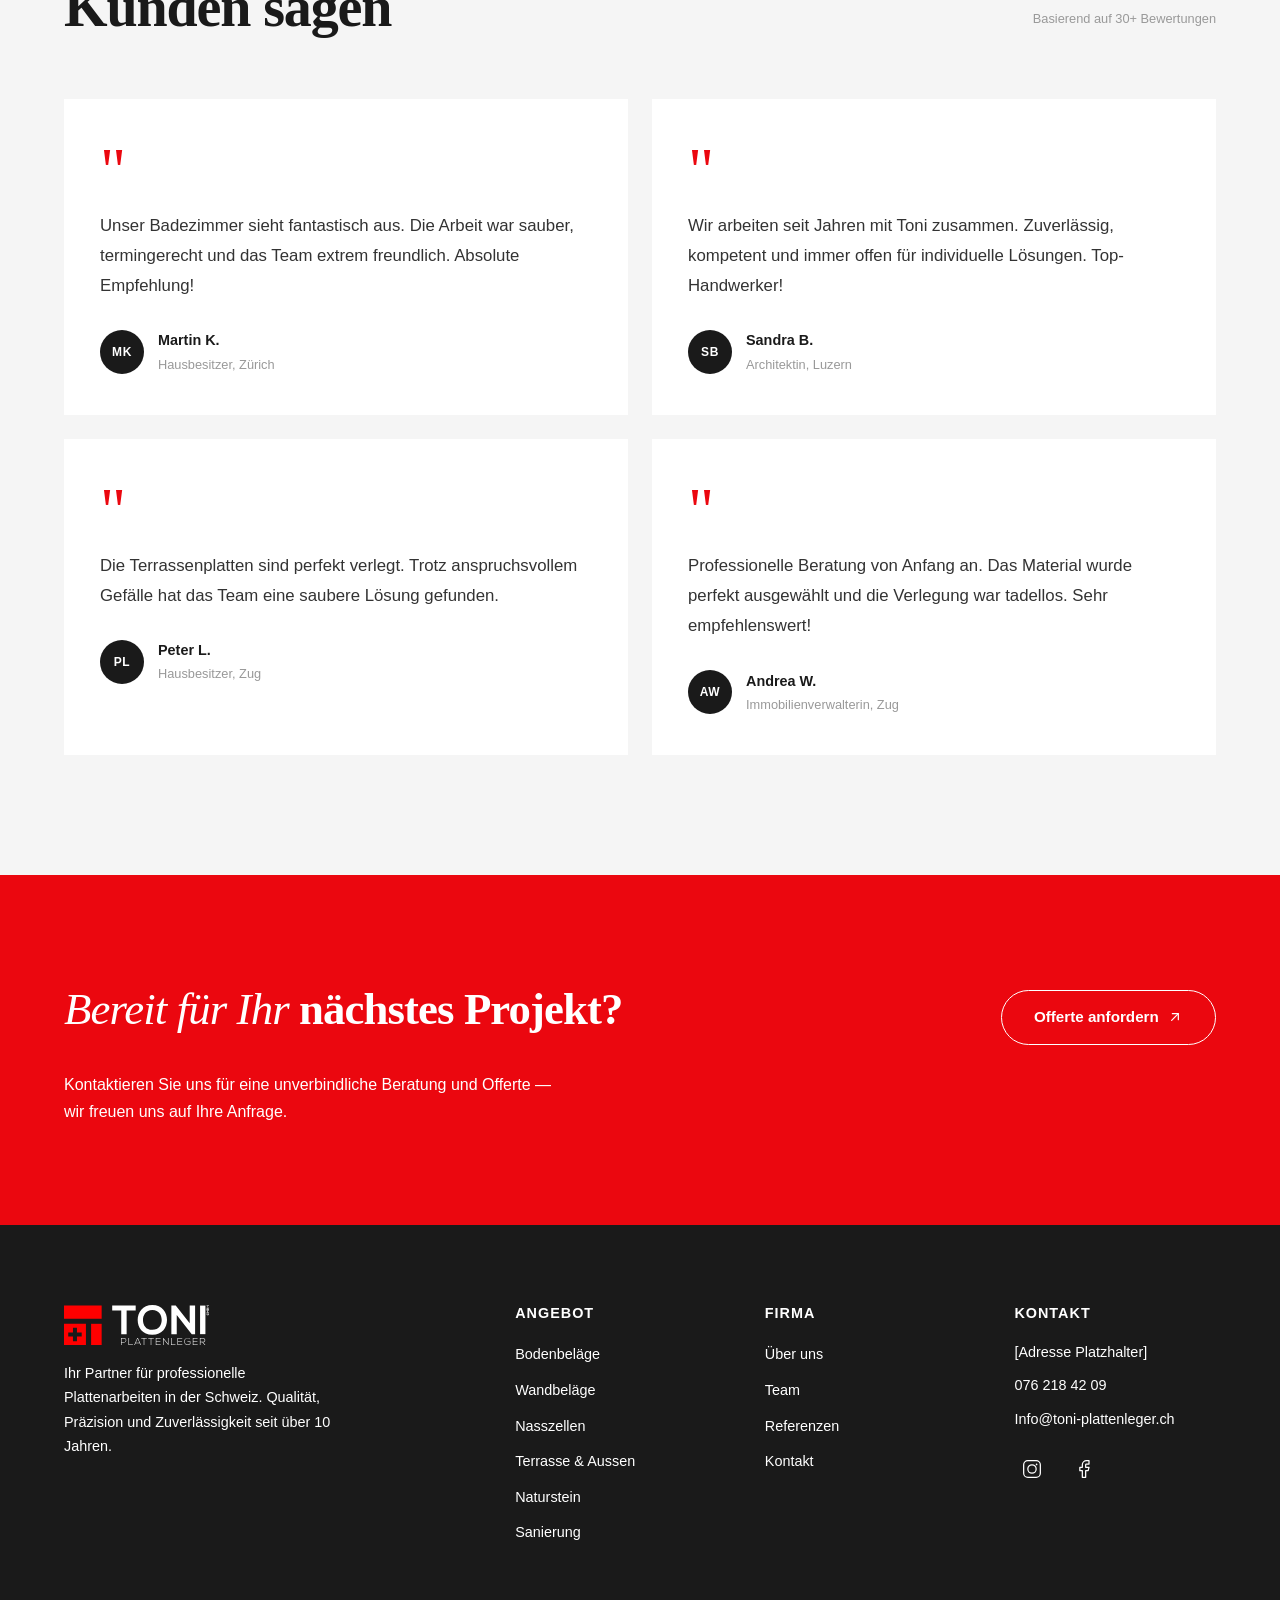
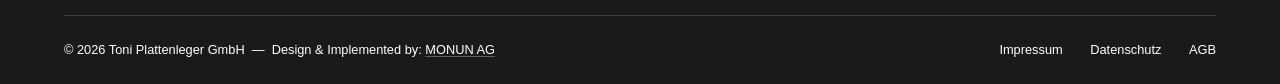
==== commit 491874ac: "Link MONUN AG text to monun.ch" ====
--- a/index.html
+++ b/index.html
@@ -414,7 +414,7 @@
         </div>
       </div>
       <div class="footer-bottom">
-        <span>&copy; 2026 Toni Plattenleger GmbH &nbsp;&mdash;&nbsp; Design &amp; Implemented by: MONUN AG</span>
+        <span>&copy; 2026 Toni Plattenleger GmbH &nbsp;&mdash;&nbsp; Design &amp; Implemented by: <a href="https://monun.ch/" target="_blank" rel="noopener" class="monun-link">MONUN AG</a></span>
         <div>
           <a href="impressum.html">Impressum</a>
           <a href="datenschutz.html">Datenschutz</a>
--- a/css/style.css
+++ b/css/style.css
@@ -1570,6 +1570,21 @@
   color: var(--white);
 }
 
+.monun-link,
+.monun-link:link,
+.monun-link:visited {
+  color: inherit;
+  margin-left: 0;
+  text-decoration: underline;
+  text-decoration-color: rgba(255,255,255,0.3);
+  text-underline-offset: 2px;
+  transition: color 0.3s ease;
+}
+
+.monun-link:hover {
+  color: var(--red);
+}
+
 @media (max-width: 768px) {
   .footer { padding: 60px 0 0; }
   .footer-grid {
